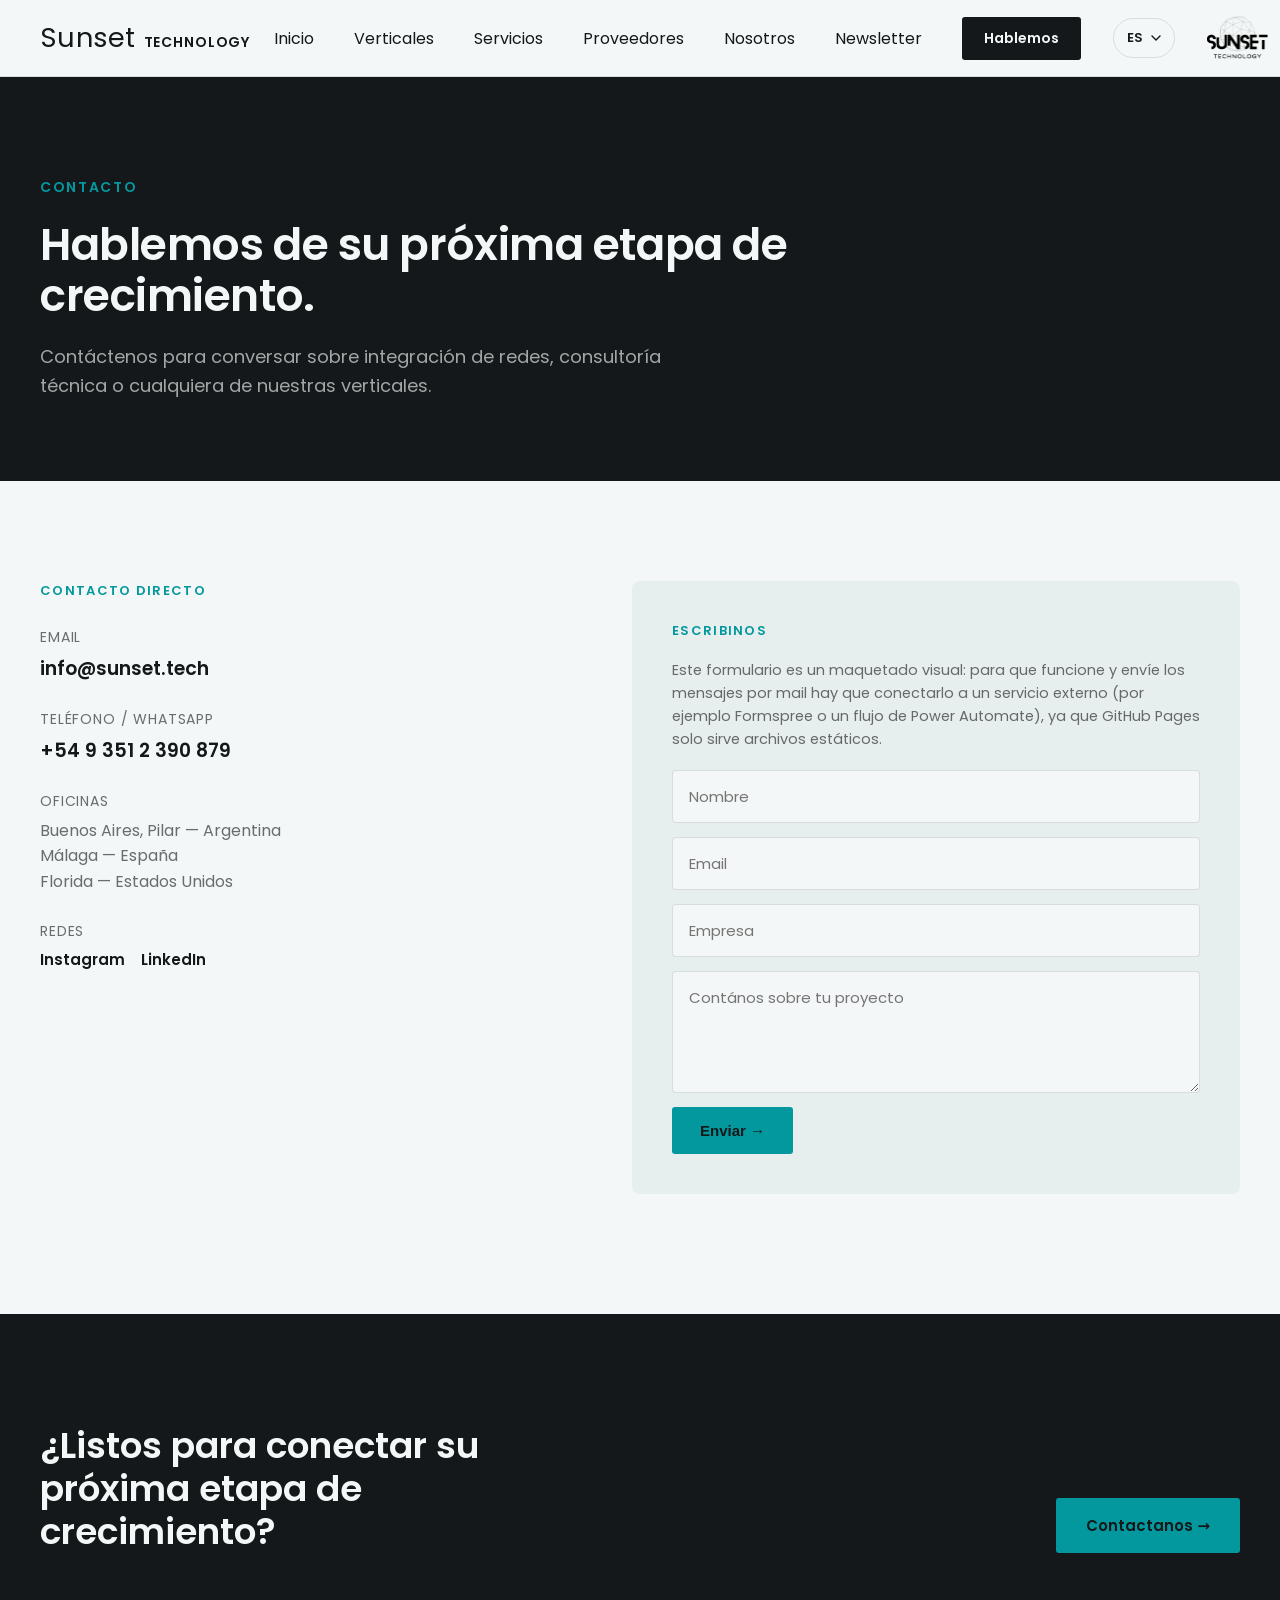
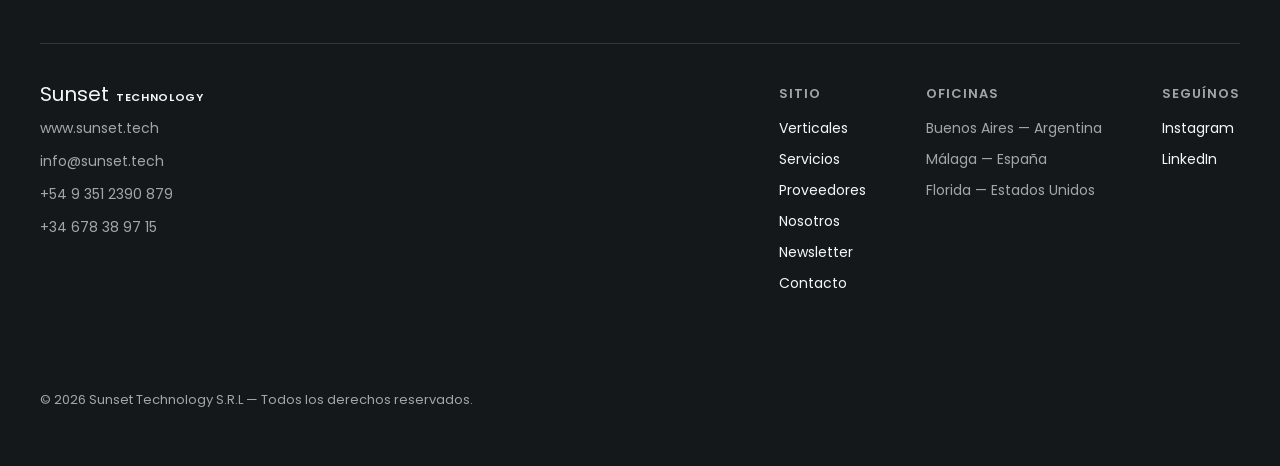
==== contacto.html @ e7700ff6 "Sitio inicial de Sunset Technology (migracion desde Canva)" ====
<!DOCTYPE html>

<html lang="es">
<head>
<meta charset="utf-8"/>
<meta content="width=device-width, initial-scale=1" name="viewport"/>
<title>Contacto — Sunset Technology</title>
<meta content="Contáctenos para conversar sobre integración de redes, consultoría técnica o nuestras verticales." name="description"/>
<link href="[data-uri]" rel="icon"/>
<link href="https://fonts.googleapis.com" rel="preconnect"/>
<link href="https://fonts.googleapis.com/css2?family=Poppins:wght@400;500;600;700&amp;display=swap" rel="stylesheet"/>
<style>
@font-face{
  font-family:'Blanka';
  font-style:normal;
  font-weight:400;
  font-display:swap;
  src:url('https://fonts.cdnfonts.com/s/18915/Blanka-Regular.woff') format('woff');
}
:root{
  --ink:#14181A;
  --ink-soft:#1D2426;
  --ink-line: rgba(244,247,247,0.14);
  --paper:#F4F7F7;
  --paper-soft:#E7EEEE;
  --paper-line: rgba(20,24,26,0.12);
  --text-on-paper:#14181A;
  --text-muted-on-paper: rgba(20,24,26,0.62);
  --text-on-ink:#F4F7F7;
  --text-muted-on-ink: rgba(244,247,247,0.64);
  --accent:#03989E;
  --accent-2:#FFBC00;
  --accent-2-tint: rgba(255,188,0,0.16);
  --accent-tint: rgba(3,152,158,0.13);
  --font-display: 'Poppins', system-ui, sans-serif;
  --font-body: 'Poppins', system-ui, sans-serif;
  --font-brand: 'Blanka', 'Poppins', sans-serif;
}
*{ box-sizing:border-box; }
body{ margin:0; background:var(--paper); font-family:var(--font-body); color:var(--text-on-paper); }
h1,h2,h3{ font-family:var(--font-display); }
a{ color:inherit; text-decoration:none; }
img{ display:block; max-width:100%; }
.wrap{ width:100%; display:flex; justify-content:center; }
.container{ width:100%; max-width:1280px; padding:0 40px; box-sizing:border-box; }
.link-u{ position:relative; transition:opacity .15s; }
.link-u:hover{ opacity:0.7; }
.cta{ transition:transform .2s ease, opacity .2s ease; display:inline-block; }
.cta:hover{ opacity:0.9; transform:translateY(-1px); }
.op-name{ display:inline-block; white-space:nowrap; color:var(--text-muted-on-paper); opacity:0.55; filter:grayscale(1); transform:scale(1); transition:opacity .35s ease, color .35s ease, filter .35s ease, transform .35s ease; }
.op-name.active{ color:var(--accent); opacity:1; filter:grayscale(0); transform:scale(1.06); }

.navbar{ border-bottom:1px solid var(--paper-line); background:var(--paper); position:sticky; top:0; z-index:20; }
.nav-links{ display:flex; align-items:center; gap:40px; }
.cta-dark{ font-size:14px; font-weight:600; background:var(--ink); color:var(--paper); padding:11px 22px; border-radius:3px; }

.lang-switch{ position:relative; flex:0 0 auto; }
.lang-switch-btn{ display:flex; align-items:center; gap:7px; font-family:var(--font-body); font-size:13px; font-weight:600; letter-spacing:0.03em; padding:9px 13px; border:1px solid var(--paper-line); border-radius:20px; background:transparent; cursor:pointer; color:var(--text-on-paper); }
.lang-switch-btn:hover{ background:var(--paper-soft); }
.lang-switch-menu{ position:absolute; top:calc(100% + 8px); right:0; background:var(--paper); border:1px solid var(--paper-line); border-radius:8px; box-shadow:0 10px 28px rgba(0,0,0,.14); overflow:hidden; min-width:130px; display:none; z-index:30; }
.lang-switch.open .lang-switch-menu{ display:block; }
.lang-switch-menu button{ display:block; width:100%; text-align:left; padding:10px 16px; font-size:13.5px; font-family:var(--font-body); background:none; border:none; cursor:pointer; color:var(--text-on-paper); }
.lang-switch-menu button:hover{ background:var(--paper-soft); }
.lang-switch-menu button.active{ color:var(--accent); font-weight:600; }

@keyframes fadeInUp{ from{opacity:0; transform:translateY(20px);} to{opacity:1; transform:translateY(0);} }
.hero-in{ opacity:0; animation:fadeInUp .8s cubic-bezier(.2,.7,.3,1) forwards; }

@keyframes pulseDot{ 0%,100%{opacity:.4; transform:scale(1);} 50%{opacity:1; transform:scale(1.25);} }
.pulse{ animation:pulseDot 2.4s ease-in-out infinite; transform-origin:center; }

@keyframes floatSlow{ 0%,100%{ transform:translateY(0); } 50%{ transform:translateY(-10px); } }
.float{ animation:floatSlow 5s ease-in-out infinite; }

@keyframes marquee{ from{ transform:translateX(0); } to{ transform:translateX(-50%); } }
.marquee-track{ display:flex; align-items:center; gap:64px; width:max-content; animation:marquee 26s linear infinite; }
.marquee-track:hover, .logo-track:hover{ animation-play-state:paused; }

@keyframes marqueeLogos{ from{ transform:translateX(0); } to{ transform:translateX(-50%); } }
.logo-track{ display:flex; align-items:center; gap:28px; width:max-content; animation:marqueeLogos 34s linear infinite; }
.logo-tile{ background:var(--paper); border:1px solid var(--paper-line); border-radius:8px; height:84px; width:168px; display:flex; align-items:center; justify-content:center; padding:16px 22px; flex:0 0 auto; }
.logo-tile img{ max-width:100%; max-height:100%; object-fit:contain; filter:grayscale(1) opacity(0.65); transition:filter .25s ease; }
.logo-tile:hover img{ filter:grayscale(0) opacity(1); }

@keyframes flowDash{ to{ stroke-dashoffset:-48; } }
.flow-line{ stroke-dasharray:5 11; animation:flowDash 1.6s linear infinite; }
.solid-line{ stroke-linecap:round; }

@keyframes drawLine{ to{ stroke-dashoffset:0; } }
.draw-line{ stroke-linecap:round; stroke-dasharray:100; stroke-dashoffset:100; animation:drawLine 1.3s cubic-bezier(.3,.7,.4,1) forwards; }

@keyframes driftBg{ 0%,100%{ transform:translate(0,0); } 50%{ transform:translate(-18px,10px); } }
.bg-drift{ animation:driftBg 9s ease-in-out infinite; }

@keyframes globeZoom{ 0%,100%{ transform:scale(1); } 50%{ transform:scale(1.09); } }
.globe-zoom{ animation:globeZoom 22s ease-in-out infinite; }

.seq-group{ opacity:0; transition:opacity 1.1s ease; }
.reveal.is-visible .seq-group.seq-1{ opacity:1; transition-delay:.3s; }
.reveal.is-visible .seq-group.seq-2{ opacity:1; transition-delay:2.3s; }
.reveal.is-visible .seq-group.seq-3{ opacity:1; transition-delay:4.3s; }

.reveal{ opacity:0; transform:translateY(26px); transition:opacity .7s ease, transform .7s ease; }
.reveal.is-visible{ opacity:1; transform:translateY(0); }

.card{ transition:transform .25s ease, box-shadow .25s ease, border-color .25s ease; }
.card:hover{ transform:translateY(-6px); box-shadow:0 16px 32px rgba(18,24,31,0.10); border-color:rgba(18,24,31,0.26); }

.kw-cloud{ container-type:inline-size; }
.kw-word{ position:absolute; transform:translate(-50%,-50%) rotate(var(--r,0deg)); transform-origin:center; font-family:var(--font-display); white-space:nowrap; line-height:1; cursor:default; transition:transform .25s ease, opacity .25s ease; }
.kw-word:hover{ transform:translate(-50%,-50%) rotate(var(--r,0deg)) scale(1.12); opacity:.82; }

.rol-card{ cursor:pointer; }
.rol-card-toggle{ display:inline-flex; align-items:center; gap:7px; font-size:13px; font-weight:600; color:var(--accent); }
.rol-card-toggle svg{ flex:0 0 auto; }

.rol-modal-overlay{ position:fixed; inset:0; background:rgba(10,14,15,0.72); backdrop-filter:blur(2px); -webkit-backdrop-filter:blur(2px); display:flex; align-items:center; justify-content:center; padding:24px; z-index:100; opacity:0; visibility:hidden; transition:opacity .25s ease, visibility 0s linear .25s; }
.rol-modal-overlay.open{ opacity:1; visibility:visible; transition:opacity .25s ease; }
.rol-modal{ background:var(--ink-soft); border:1px solid var(--ink-line); border-radius:10px; max-width:520px; width:100%; max-height:80vh; overflow-y:auto; padding:42px 38px; position:relative; transform:translateY(14px) scale(.98); transition:transform .3s ease; }
.rol-modal-overlay.open .rol-modal{ transform:translateY(0) scale(1); }
.rol-modal-close{ position:absolute; top:16px; right:16px; width:32px; height:32px; border-radius:50%; border:1px solid var(--ink-line); background:transparent; color:var(--text-on-ink); display:flex; align-items:center; justify-content:center; cursor:pointer; transition:background .2s ease; padding:0; }
.rol-modal-close:hover{ background:rgba(244,247,247,0.08); }
.rol-modal-title{ font-family:var(--font-display); font-weight:600; font-size:22px; color:var(--text-on-ink); margin-bottom:16px; padding-right:30px; }
.rol-modal-body{ font-size:15.5px; line-height:1.7; color:var(--text-muted-on-ink); margin:0; }

.icon-badge{ transition:transform .25s ease; }
.card:hover .icon-badge{ transform:scale(1.08); }

.logo-mark{ height:26px; width:auto; display:block; }
.logo-mark.on-dark{ filter:invert(1) brightness(1.5); }

.grid-3{ display:grid; grid-template-columns:repeat(3, minmax(0,1fr)); gap:24px; }
.grid-2{ display:grid; grid-template-columns:repeat(2, minmax(0,1fr)); gap:1px; background:var(--paper-line); border:1px solid var(--paper-line); }
.grid-3-flush{ display:grid; grid-template-columns:repeat(3, minmax(0,1fr)); gap:1px; background:var(--ink-line); border:1px solid var(--ink-line); }

@media (max-width: 860px){
  .nav-links a:not(.cta){ display:none; }
  .grid-3, .grid-3-flush{ grid-template-columns:1fr !important; }
  .grid-2{ grid-template-columns:1fr !important; }
  h1{ font-size:36px !important; }
  .hero-illustration{ display:none; }
  .quienes-somos-flex{ flex-direction:column !important; }
}

</style>
</head>
<body>
<div class="wrap navbar">
<div class="container" style="padding-top:16px; padding-bottom:16px; display:flex; align-items:center; justify-content:space-between; gap:24px;">
<div class="brand-wordmark" style="display:flex; align-items:baseline; gap:8px;">
<span style="font-family:var(--font-brand); font-size:27px; line-height:1; letter-spacing:0.01em; color:var(--text-on-paper);">Sunset</span>
<span style="font-family:var(--font-display); font-weight:600; font-size:14px; letter-spacing:0.06em; text-transform:uppercase; color:var(--text-on-paper);">Technology</span>
</div>
<div style="display:flex; align-items:center; gap:32px;">
<nav class="nav-links">
<a class="link-u" href="index.html"><span data-i18n="t1">Inicio</span></a>
<a class="link-u" href="verticales.html"><span data-i18n="t2">Verticales</span></a>
<a class="link-u" href="servicios.html"><span data-i18n="t3">Servicios</span></a>
<a class="link-u" href="proveedores.html"><span data-i18n="t4">Proveedores</span></a>
<a class="link-u" href="nosotros.html"><span data-i18n="t5">Nosotros</span></a>
<a class="link-u" href="newsletter.html"><span data-i18n="t6">Newsletter</span></a>
<a class="cta cta-dark" href="contacto.html"><span data-i18n="t7">Hablemos</span></a>
</nav>
<div class="lang-switch">
<button aria-expanded="false" aria-haspopup="true" class="lang-switch-btn" type="button">
<span class="lang-switch-current"><span data-i18n="t8">ES</span></span>
<svg fill="none" height="6" viewbox="0 0 10 6" width="10"><path d="M1 1l4 4 4-4" stroke="currentColor" stroke-linecap="round" stroke-linejoin="round" stroke-width="1.4"></path></svg>
</button>
<div class="lang-switch-menu">
<button data-lang="es" type="button"><span data-i18n="t9">Español</span></button>
<button data-lang="en" type="button"><span data-i18n="t10">English</span></button>
<button data-lang="it" type="button"><span data-i18n="t11">Italiano</span></button>
</div>
</div>
<a href="index.html" style="display:flex; align-items:center; flex:0 0 auto;">
<img alt="Sunset Technology" class="logo-mark" src="[data-uri]" style="height:44px; width:auto;"/>
</a>
</div>
</div>
</div>
<div class="wrap" style="background:var(--ink); color:var(--text-on-ink); position:relative; overflow:hidden;">
<div class="container" style="padding-top:100px; padding-bottom:80px; display:flex; flex-direction:column; gap:22px; position:relative; z-index:1;">
<div class="hero-in" style="font-size:14px; font-weight:600; letter-spacing:0.12em; text-transform:uppercase; color:var(--accent);"><span data-i18n="t12">Contacto</span></div>
<h1 class="hero-in" style="animation-delay:.1s; margin:0; font-family:var(--font-display); font-weight:600; font-size:44px; line-height:1.15; letter-spacing:-0.01em; max-width:760px;"><span data-i18n="t13">Hablemos de su próxima etapa de crecimiento.</span></h1>
<div class="hero-in" style="animation-delay:.2s;"><p style="margin:0; font-size:18px; line-height:1.6; color:var(--text-muted-on-ink); max-width:640px;"><span data-i18n="t14">Contáctenos para conversar sobre integración de redes, consultoría técnica o cualquiera de nuestras verticales.</span></p></div>
</div>
</div>
<div class="wrap" style="background:var(--paper);">
<div class="container" style="padding-top:100px; padding-bottom:120px; display:flex; gap:64px; flex-wrap:wrap;">
<div class="reveal" style="flex:1 1 340px; display:flex; flex-direction:column; gap:26px;">
<div style="font-size:13px; font-weight:600; letter-spacing:0.1em; text-transform:uppercase; color:var(--accent);"><span data-i18n="t15">Contacto directo</span></div>
<div style="display:flex; flex-direction:column; gap:6px;">
<div style="font-size:14px; color:var(--text-muted-on-paper); text-transform:uppercase; letter-spacing:.06em;"><span data-i18n="t16">Email</span></div>
<a class="link-u" href="mailto:info@sunset.tech" style="font-size:19px; font-weight:600;"><span data-i18n="t17">info@sunset.tech</span></a>
</div>
<div style="display:flex; flex-direction:column; gap:6px;">
<div style="font-size:14px; color:var(--text-muted-on-paper); text-transform:uppercase; letter-spacing:.06em;"><span data-i18n="t18">Teléfono / WhatsApp</span></div>
<a class="link-u" href="https://wa.me/5493512390879" style="font-size:19px; font-weight:600;"><span data-i18n="t19">+54 9 351 2 390 879</span></a>
</div>
<div style="display:flex; flex-direction:column; gap:6px;">
<div style="font-size:14px; color:var(--text-muted-on-paper); text-transform:uppercase; letter-spacing:.06em;"><span data-i18n="t20">Oficinas</span></div>
<div style="font-size:16px; line-height:1.6; color:var(--text-muted-on-paper);"><span data-i18n="t21">Buenos Aires, Pilar — Argentina</span><br/><span data-i18n="t22">Málaga — España</span><br/><span data-i18n="t23">Florida — Estados Unidos</span></div>
</div>
<div style="display:flex; flex-direction:column; gap:6px;">
<div style="font-size:14px; color:var(--text-muted-on-paper); text-transform:uppercase; letter-spacing:.06em;"><span data-i18n="t24">Redes</span></div>
<div style="display:flex; gap:16px;">
<a class="link-u" href="https://www.instagram.com/sunset.technology" style="font-size:15px; font-weight:600;"><span data-i18n="t25">Instagram</span></a>
<a class="link-u" href="https://www.linkedin.com/company/sunset-technology" style="font-size:15px; font-weight:600;"><span data-i18n="t26">LinkedIn</span></a>
</div>
</div>
</div>
<div class="reveal" style="flex:1 1 420px; background:var(--paper-soft); border-radius:8px; padding:40px; display:flex; flex-direction:column; gap:18px;">
<div style="font-size:13px; font-weight:600; letter-spacing:0.1em; text-transform:uppercase; color:var(--accent);"><span data-i18n="t27">Escribinos</span></div>
<p style="margin:0; font-size:14.5px; line-height:1.6; color:var(--text-muted-on-paper);"><span data-i18n="t28">Este formulario es un maquetado visual: para que funcione y envíe los mensajes por mail hay que conectarlo a un servicio externo (por ejemplo Formspree o un flujo de Power Automate), ya que GitHub Pages solo sirve archivos estáticos.</span></p>
<form onsubmit="return false;" style="display:flex; flex-direction:column; gap:14px;">
<input data-i18n-attr="placeholder:t51" placeholder="Nombre" style="padding:14px 16px; border-radius:4px; border:1px solid var(--paper-line); font-family:var(--font-body); font-size:15px; background:var(--paper);" type="text"/>
<input data-i18n-attr="placeholder:t52" placeholder="Email" style="padding:14px 16px; border-radius:4px; border:1px solid var(--paper-line); font-family:var(--font-body); font-size:15px; background:var(--paper);" type="email"/>
<input data-i18n-attr="placeholder:t53" placeholder="Empresa" style="padding:14px 16px; border-radius:4px; border:1px solid var(--paper-line); font-family:var(--font-body); font-size:15px; background:var(--paper);" type="text"/>
<textarea data-i18n-attr="placeholder:t54" placeholder="Contános sobre tu proyecto" rows="4" style="padding:14px 16px; border-radius:4px; border:1px solid var(--paper-line); font-family:var(--font-body); font-size:15px; background:var(--paper); resize:vertical;"></textarea>
<button class="cta" style="background:var(--accent); color:var(--ink); font-weight:600; font-size:15px; padding:15px 28px; border-radius:3px; border:none; cursor:pointer; align-self:flex-start;" type="submit"><span data-i18n="t29">Enviar →</span></button>
</form>
</div>
</div>
</div>
<div class="wrap" style="background:var(--ink); color:var(--text-on-ink);">
<div class="container" style="padding-top:110px; padding-bottom:56px; display:flex; flex-direction:column; gap:90px;">
<div class="reveal" style="display:flex; align-items:flex-end; justify-content:space-between; flex-wrap:wrap; gap:30px;">
<h2 style="margin:0; font-family:var(--font-display); font-weight:600; font-size:36px; line-height:1.2; max-width:560px;"><span data-i18n="t30">¿Listos para conectar su próxima etapa de crecimiento?</span></h2>
<a class="cta" href="contacto.html" style="background:var(--accent); color:var(--ink); font-weight:600; font-size:15px; padding:16px 30px; border-radius:3px; white-space:nowrap;"><span data-i18n="t31">Contactanos →</span></a>
</div>
<div style="display:flex; justify-content:space-between; gap:40px; flex-wrap:wrap; padding-top:40px; border-top:1px solid var(--ink-line);">
<div style="display:flex; flex-direction:column; gap:12px;">
<div class="brand-wordmark" style="display:flex; align-items:baseline; gap:7px;">
<span style="font-family:var(--font-brand); font-size:20px; line-height:1;">Sunset</span>
<span style="font-family:var(--font-display); font-weight:600; font-size:11px; letter-spacing:0.06em; text-transform:uppercase;">Technology</span>
</div>
<a class="link-u" href="https://www.sunset.tech" style="font-size:14px; color:var(--text-muted-on-ink);"><span data-i18n="t32">www.sunset.tech</span></a>
<a class="link-u" href="mailto:info@sunset.tech" style="font-size:14px; color:var(--text-muted-on-ink);"><span data-i18n="t33">info@sunset.tech</span></a>
<a class="link-u" href="https://wa.me/5493512390879" style="font-size:14px; color:var(--text-muted-on-ink); font-variant-numeric:tabular-nums;"><span data-i18n="t34">+54 9 351 2390 879</span></a>
<a class="link-u" href="https://wa.me/34678389715" style="font-size:14px; color:var(--text-muted-on-ink); font-variant-numeric:tabular-nums;"><span data-i18n="t35">+34 678 38 97 15</span></a>
</div>
<div style="display:flex; gap:60px; flex-wrap:wrap;">
<div style="display:flex; flex-direction:column; gap:10px;">
<div style="font-size:13px; font-weight:600; letter-spacing:0.08em; text-transform:uppercase; color:var(--text-muted-on-ink); margin-bottom:4px;"><span data-i18n="t36">Sitio</span></div>
<a class="link-u" href="verticales.html" style="font-size:14px;"><span data-i18n="t37">Verticales</span></a>
<a class="link-u" href="servicios.html" style="font-size:14px;"><span data-i18n="t38">Servicios</span></a>
<a class="link-u" href="proveedores.html" style="font-size:14px;"><span data-i18n="t39">Proveedores</span></a>
<a class="link-u" href="nosotros.html" style="font-size:14px;"><span data-i18n="t40">Nosotros</span></a>
<a class="link-u" href="newsletter.html" style="font-size:14px;"><span data-i18n="t41">Newsletter</span></a>
<a class="link-u" href="contacto.html" style="font-size:14px;"><span data-i18n="t42">Contacto</span></a>
</div>
<div style="display:flex; flex-direction:column; gap:10px;">
<div style="font-size:13px; font-weight:600; letter-spacing:0.08em; text-transform:uppercase; color:var(--text-muted-on-ink); margin-bottom:4px;"><span data-i18n="t43">Oficinas</span></div>
<div style="font-size:14px; color:var(--text-muted-on-ink);"><span data-i18n="t44">Buenos Aires — Argentina</span></div>
<div style="font-size:14px; color:var(--text-muted-on-ink);"><span data-i18n="t45">Málaga — España</span></div>
<div style="font-size:14px; color:var(--text-muted-on-ink);"><span data-i18n="t46">Florida — Estados Unidos</span></div>
</div>
<div style="display:flex; flex-direction:column; gap:10px;">
<div style="font-size:13px; font-weight:600; letter-spacing:0.08em; text-transform:uppercase; color:var(--text-muted-on-ink); margin-bottom:4px;"><span data-i18n="t47">Seguínos</span></div>
<a class="link-u" href="https://www.instagram.com/sunset.technology" style="font-size:14px;"><span data-i18n="t48">Instagram</span></a>
<a class="link-u" href="https://www.linkedin.com/company/sunset-technology" style="font-size:14px;"><span data-i18n="t49">LinkedIn</span></a>
</div>
</div>
</div>
<div style="font-size:13px; color:var(--text-muted-on-ink); padding-top:6px;"><span data-i18n="t50">© 2026 Sunset Technology S.R.L — Todos los derechos reservados.</span></div>
</div>
</div>
<script>window.__I18N__ = {"__title__": {"es": "Contacto — Sunset Technology", "en": "Contact — Sunset Technology", "it": "Contatti — Sunset Technology"}, "__meta_desc__": {"es": "Contáctenos para conversar sobre integración de redes, consultoría técnica o nuestras verticales.", "en": "Contact us to talk about network integration, technical consulting or our verticals.", "it": "Contattaci per parlare di integrazione di reti, consulenza tecnica o le nostre verticali."}, "t1": {"es": "Inicio", "en": "Home", "it": "Home"}, "t2": {"es": "Verticales", "en": "Verticals", "it": "Verticali"}, "t3": {"es": "Servicios", "en": "Services", "it": "Servizi"}, "t4": {"es": "Proveedores", "en": "Partners", "it": "Fornitori"}, "t5": {"es": "Nosotros", "en": "About us", "it": "Chi siamo"}, "t6": {"es": "Newsletter", "en": "Newsletter", "it": "Newsletter"}, "t7": {"es": "Hablemos", "en": "Let's talk", "it": "Parliamone"}, "t8": {"es": "ES", "en": "ES", "it": "ES"}, "t9": {"es": "Español", "en": "Español", "it": "Español"}, "t10": {"es": "English", "en": "English", "it": "English"}, "t11": {"es": "Italiano", "en": "Italiano", "it": "Italiano"}, "t12": {"es": "Contacto", "en": "Contact", "it": "Contatti"}, "t13": {"es": "Hablemos de su próxima etapa de crecimiento.", "en": "Let's talk about your next stage of growth.", "it": "Parliamo della vostra prossima fase di crescita."}, "t14": {"es": "Contáctenos para conversar sobre integración de redes, consultoría técnica o cualquiera de nuestras verticales.", "en": "Contact us to talk about network integration, technical consulting or any of our verticals.", "it": "Contattaci per parlare di integrazione di reti, consulenza tecnica o una delle nostre verticali."}, "t15": {"es": "Contacto directo", "en": "Direct contact", "it": "Contatto diretto"}, "t16": {"es": "Email", "en": "Email", "it": "Email"}, "t17": {"es": "info@sunset.tech", "en": "info@sunset.tech", "it": "info@sunset.tech"}, "t18": {"es": "Teléfono / WhatsApp", "en": "Phone / WhatsApp", "it": "Telefono / WhatsApp"}, "t19": {"es": "+54 9 351 2 390 879", "en": "+54 9 351 2 390 879", "it": "+54 9 351 2 390 879"}, "t20": {"es": "Oficinas", "en": "Offices", "it": "Uffici"}, "t21": {"es": "Buenos Aires, Pilar — Argentina", "en": "Buenos Aires, Pilar — Argentina", "it": "Buenos Aires, Pilar — Argentina"}, "t22": {"es": "Málaga — España", "en": "Málaga — Spain", "it": "Málaga — Spagna"}, "t23": {"es": "Florida — Estados Unidos", "en": "Florida — United States", "it": "Florida — Stati Uniti"}, "t24": {"es": "Redes", "en": "Social media", "it": "Social"}, "t25": {"es": "Instagram", "en": "Instagram", "it": "Instagram"}, "t26": {"es": "LinkedIn", "en": "LinkedIn", "it": "LinkedIn"}, "t27": {"es": "Escribinos", "en": "Write to us", "it": "Scrivici"}, "t28": {"es": "Este formulario es un maquetado visual: para que funcione y envíe los mensajes por mail hay que conectarlo a un servicio externo (por ejemplo Formspree o un flujo de Power Automate), ya que GitHub Pages solo sirve archivos estáticos.", "en": "This form is a visual mockup: to make it work and send messages by email it needs to be connected to an external service (for example Formspree or a Power Automate flow), since GitHub Pages only serves static files.", "it": "Questo modulo è un layout visivo: per farlo funzionare e inviare i messaggi via email è necessario collegarlo a un servizio esterno (ad esempio Formspree o un flusso di Power Automate), poiché GitHub Pages serve solo file statici."}, "t29": {"es": "Enviar →", "en": "Send →", "it": "Invia →"}, "t30": {"es": "¿Listos para conectar su próxima etapa de crecimiento?", "en": "Ready to connect your next stage of growth?", "it": "Pronti a collegare la vostra prossima fase di crescita?"}, "t31": {"es": "Contactanos →", "en": "Contact us →", "it": "Contattaci →"}, "t32": {"es": "www.sunset.tech", "en": "www.sunset.tech", "it": "www.sunset.tech"}, "t33": {"es": "info@sunset.tech", "en": "info@sunset.tech", "it": "info@sunset.tech"}, "t34": {"es": "+54 9 351 2390 879", "en": "+54 9 351 2390 879", "it": "+54 9 351 2390 879"}, "t35": {"es": "+34 678 38 97 15", "en": "+34 678 38 97 15", "it": "+34 678 38 97 15"}, "t36": {"es": "Sitio", "en": "Site", "it": "Sito"}, "t37": {"es": "Verticales", "en": "Verticals", "it": "Verticali"}, "t38": {"es": "Servicios", "en": "Services", "it": "Servizi"}, "t39": {"es": "Proveedores", "en": "Partners", "it": "Fornitori"}, "t40": {"es": "Nosotros", "en": "About us", "it": "Chi siamo"}, "t41": {"es": "Newsletter", "en": "Newsletter", "it": "Newsletter"}, "t42": {"es": "Contacto", "en": "Contact", "it": "Contatti"}, "t43": {"es": "Oficinas", "en": "Offices", "it": "Uffici"}, "t44": {"es": "Buenos Aires — Argentina", "en": "Buenos Aires — Argentina", "it": "Buenos Aires — Argentina"}, "t45": {"es": "Málaga — España", "en": "Málaga — Spain", "it": "Málaga — Spagna"}, "t46": {"es": "Florida — Estados Unidos", "en": "Florida — United States", "it": "Florida — Stati Uniti"}, "t47": {"es": "Seguínos", "en": "Follow us", "it": "Seguici"}, "t48": {"es": "Instagram", "en": "Instagram", "it": "Instagram"}, "t49": {"es": "LinkedIn", "en": "LinkedIn", "it": "LinkedIn"}, "t50": {"es": "© 2026 Sunset Technology S.R.L — Todos los derechos reservados.", "en": "© 2026 Sunset Technology S.R.L — All rights reserved.", "it": "© 2026 Sunset Technology S.R.L — Tutti i diritti riservati."}, "t51": {"es": "Nombre", "en": "Name", "it": "Nome"}, "t52": {"es": "Email", "en": "Email", "it": "Email"}, "t53": {"es": "Empresa", "en": "Company", "it": "Azienda"}, "t54": {"es": "Contános sobre tu proyecto", "en": "Tell us about your project", "it": "Raccontaci il tuo progetto"}};</script>
<script>
(function () {
  try {
    var els = document.querySelectorAll('.reveal');
    var io = new IntersectionObserver(function (entries) {
      entries.forEach(function (entry) {
        if (entry.isIntersecting) {
          entry.target.classList.add('is-visible');
          io.unobserve(entry.target);
        }
      });
    }, { threshold: 0.12 });
    els.forEach(function (el) { io.observe(el); });
  } catch (e) {}
})();

// ---------------------------------------------------------------------------
// Language switcher (ES / EN / IT). Translations for the current page are
// embedded per-page as window.__I18N__ = { "<id>": {es,en,it}, ... }.
// ---------------------------------------------------------------------------
(function () {
  try {
    var LANGS = ['es', 'en', 'it'];
    var stored = null;
    try { stored = localStorage.getItem('sunset_lang'); } catch (e) {}
    var lang = (stored && LANGS.indexOf(stored) !== -1) ? stored : 'es';

    function applyLang(l) {
      lang = l;
      try { localStorage.setItem('sunset_lang', l); } catch (e) {}
      document.documentElement.lang = l;
      var data = window.__I18N__ || {};

      var titleEntry = data.__title__;
      if (titleEntry && titleEntry[l] != null) { document.title = titleEntry[l]; }
      var descEntry = data.__meta_desc__;
      if (descEntry && descEntry[l] != null) {
        var metaDesc = document.querySelector('meta[name="description"]');
        if (metaDesc) { metaDesc.setAttribute('content', descEntry[l]); }
      }

      var nodes = document.querySelectorAll('[data-i18n]');
      for (var i = 0; i < nodes.length; i++) {
        var el = nodes[i];
        var key = el.getAttribute('data-i18n');
        var entry = data[key];
        if (entry && entry[l] != null) { el.innerHTML = entry[l]; }
      }

      var attrNodes = document.querySelectorAll('[data-i18n-attr]');
      for (var j = 0; j < attrNodes.length; j++) {
        var an = attrNodes[j];
        var specs = an.getAttribute('data-i18n-attr').split(',');
        for (var s = 0; s < specs.length; s++) {
          var spec = specs[s].split(':');
          var attrEntry = data[spec[1]];
          if (attrEntry && attrEntry[l] != null) { an.setAttribute(spec[0], attrEntry[l]); }
        }
      }

      var btns = document.querySelectorAll('.lang-switch-menu button');
      for (var k = 0; k < btns.length; k++) {
        btns[k].classList.toggle('active', btns[k].getAttribute('data-lang') === l);
      }
      var label = document.querySelector('.lang-switch-current');
      if (label) { label.textContent = l.toUpperCase(); }
    }

    document.addEventListener('DOMContentLoaded', function () {
      applyLang(lang);
      var sw = document.querySelector('.lang-switch');
      if (!sw) { return; }
      var btn = sw.querySelector('.lang-switch-btn');
      btn.addEventListener('click', function (e) {
        e.stopPropagation();
        sw.classList.toggle('open');
      });
      var menuBtns = sw.querySelectorAll('.lang-switch-menu button');
      for (var i = 0; i < menuBtns.length; i++) {
        menuBtns[i].addEventListener('click', function (ev) {
          applyLang(ev.currentTarget.getAttribute('data-lang'));
          sw.classList.remove('open');
        });
      }
      document.addEventListener('click', function () { sw.classList.remove('open'); });
    });
  } catch (e) {}
})();

// ---------------------------------------------------------------------------
// "Presencia" map video: starts playing (from the beginning, so the visitor
// sees the full rotate-in + sequential Florida/Buenos Aires/Malaga reveal)
// only once it actually scrolls into view, instead of autoplaying while
// off-screen and looping past the interesting part before anyone sees it.
// ---------------------------------------------------------------------------
(function () {
  try {
    var vid = document.getElementById('presencia-video');
    if (!vid) { return; }
    var started = false;
    var io = new IntersectionObserver(function (entries) {
      entries.forEach(function (entry) {
        if (entry.isIntersecting && !started) {
          started = true;
          try { vid.currentTime = 0; } catch (e) {}
          var p = vid.play();
          if (p && p.catch) { p.catch(function () {}); }
          io.unobserve(entry.target);
        }
      });
    }, { threshold: 0.3 });
    io.observe(vid);
  } catch (e) {}
})();

// ---------------------------------------------------------------------------
// "Nuestro rol como integrador de sistemas" cards: clicking one opens a
// popup modal with the card's full explanatory text, in addition to the
// existing hover lift.
// ---------------------------------------------------------------------------
(function () {
  try {
    var overlay = document.getElementById('rol-modal-overlay');
    if (!overlay) { return; }
    var titleEl = document.getElementById('rol-modal-title');
    var bodyEl = document.getElementById('rol-modal-body');
    var closeBtn = document.getElementById('rol-modal-close');

    function openModal(title, detail) {
      titleEl.textContent = title || '';
      bodyEl.textContent = detail || '';
      overlay.classList.add('open');
    }
    function closeModal() {
      overlay.classList.remove('open');
    }

    document.querySelectorAll('.rol-card').forEach(function (card) {
      card.addEventListener('click', function () {
        openModal(card.getAttribute('data-title'), card.getAttribute('data-detail'));
      });
    });
    if (closeBtn) { closeBtn.addEventListener('click', closeModal); }
    overlay.addEventListener('click', function (e) {
      if (e.target === overlay) { closeModal(); }
    });
    document.addEventListener('keydown', function (e) {
      if (e.key === 'Escape') { closeModal(); }
    });
  } catch (e) {}
})();

// ---------------------------------------------------------------------------
// "Con la confianza de" marquee: each operator name is dim/disabled by
// default and lights up (brand color, full opacity) for roughly a second
// as it passes through the horizontal center of the track.
// ---------------------------------------------------------------------------
(function () {
  try {
    var wrap = document.querySelector('.trust-track-wrap');
    if (!wrap) { return; }
    var names = wrap.querySelectorAll('.op-name');
    if (!names.length) { return; }
    function tick() {
      var wrapRect = wrap.getBoundingClientRect();
      var centerX = wrapRect.left + wrapRect.width / 2;
      for (var i = 0; i < names.length; i++) {
        var r = names[i].getBoundingClientRect();
        var dist = Math.abs((r.left + r.width / 2) - centerX);
        var threshold = Math.max(30, r.width / 2.2);
        names[i].classList.toggle('active', dist < threshold);
      }
      requestAnimationFrame(tick);
    }
    requestAnimationFrame(tick);
  } catch (e) {}
})();

</script>
</body>
</html>
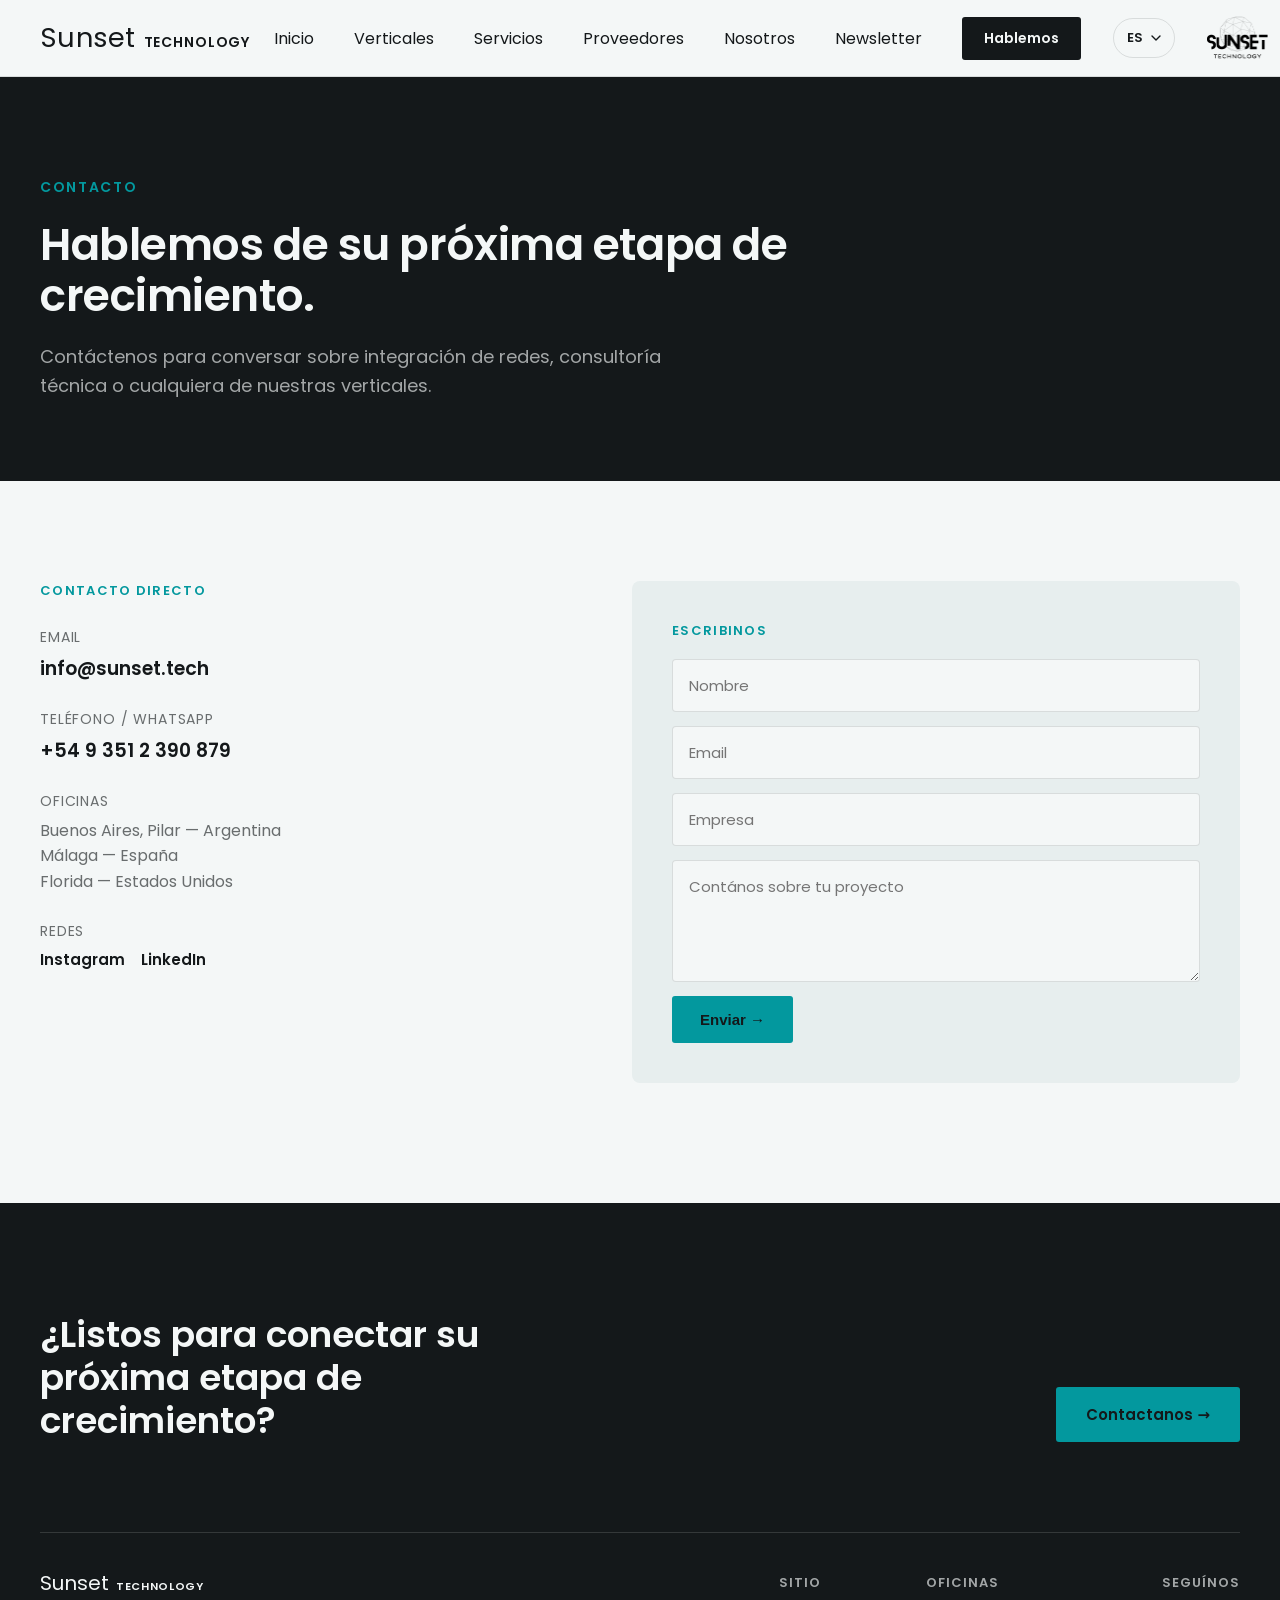
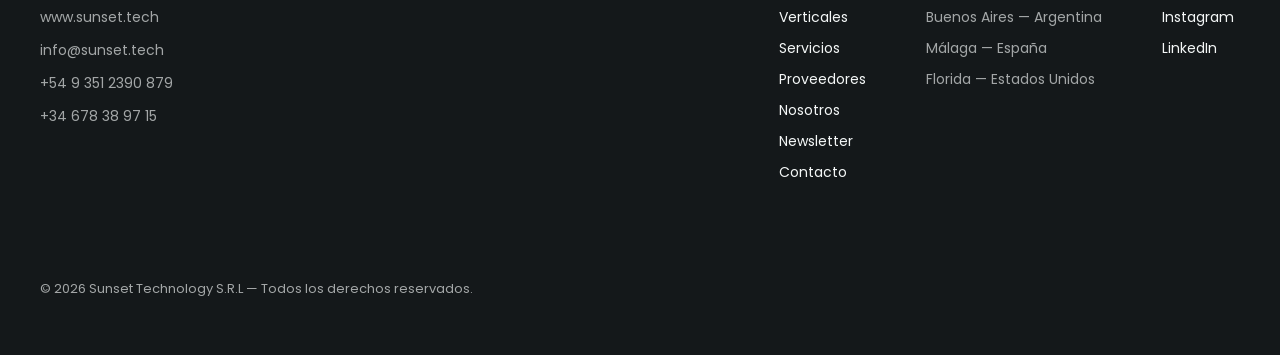
==== commit 3189f8d7: "Conectar formulario de contacto a FormSubmit (info@sunset.tech)" ====
--- a/contacto.html
+++ b/contacto.html
@@ -209,19 +209,36 @@
 </div>
 </div>
 </div>
-<div class="reveal" style="flex:1 1 420px; background:var(--paper-soft); border-radius:8px; padding:40px; display:flex; flex-direction:column; gap:18px;">
+<div class="reveal" id="contacto-form-wrap" style="flex:1 1 420px; background:var(--paper-soft); border-radius:8px; padding:40px; display:flex; flex-direction:column; gap:18px;">
 <div style="font-size:13px; font-weight:600; letter-spacing:0.1em; text-transform:uppercase; color:var(--accent);"><span data-i18n="t27">Escribinos</span></div>
-<p style="margin:0; font-size:14.5px; line-height:1.6; color:var(--text-muted-on-paper);"><span data-i18n="t28">Este formulario es un maquetado visual: para que funcione y envíe los mensajes por mail hay que conectarlo a un servicio externo (por ejemplo Formspree o un flujo de Power Automate), ya que GitHub Pages solo sirve archivos estáticos.</span></p>
-<form onsubmit="return false;" style="display:flex; flex-direction:column; gap:14px;">
-<input data-i18n-attr="placeholder:t51" placeholder="Nombre" style="padding:14px 16px; border-radius:4px; border:1px solid var(--paper-line); font-family:var(--font-body); font-size:15px; background:var(--paper);" type="text"/>
-<input data-i18n-attr="placeholder:t52" placeholder="Email" style="padding:14px 16px; border-radius:4px; border:1px solid var(--paper-line); font-family:var(--font-body); font-size:15px; background:var(--paper);" type="email"/>
-<input data-i18n-attr="placeholder:t53" placeholder="Empresa" style="padding:14px 16px; border-radius:4px; border:1px solid var(--paper-line); font-family:var(--font-body); font-size:15px; background:var(--paper);" type="text"/>
-<textarea data-i18n-attr="placeholder:t54" placeholder="Contános sobre tu proyecto" rows="4" style="padding:14px 16px; border-radius:4px; border:1px solid var(--paper-line); font-family:var(--font-body); font-size:15px; background:var(--paper); resize:vertical;"></textarea>
+<div id="contacto-ok" style="display:none; font-size:15.5px; line-height:1.6; color:var(--text-on-paper);"><span data-i18n="t28">¡Gracias! Recibimos tu mensaje y te vamos a contactar a la brevedad.</span></div>
+<form action="https://formsubmit.co/info@sunset.tech" id="contacto-form" method="POST" style="display:flex; flex-direction:column; gap:14px;">
+<input name="_subject" type="hidden" value="Nuevo mensaje desde sunset.tech"/>
+<input name="_template" type="hidden" value="table"/>
+<input name="_captcha" type="hidden" value="false"/>
+<input name="_next" type="hidden" value="https://sunset.tech/contacto.html?enviado=1"/>
+<input autocomplete="off" name="_honey" style="display:none" tabindex="-1" type="text"/>
+<input data-i18n-attr="placeholder:t51" name="Nombre" placeholder="Nombre" required="" style="padding:14px 16px; border-radius:4px; border:1px solid var(--paper-line); font-family:var(--font-body); font-size:15px; background:var(--paper);" type="text"/>
+<input data-i18n-attr="placeholder:t52" name="Email" placeholder="Email" required="" style="padding:14px 16px; border-radius:4px; border:1px solid var(--paper-line); font-family:var(--font-body); font-size:15px; background:var(--paper);" type="email"/>
+<input data-i18n-attr="placeholder:t53" name="Empresa" placeholder="Empresa" style="padding:14px 16px; border-radius:4px; border:1px solid var(--paper-line); font-family:var(--font-body); font-size:15px; background:var(--paper);" type="text"/>
+<textarea data-i18n-attr="placeholder:t54" name="Mensaje" placeholder="Contános sobre tu proyecto" required="" rows="4" style="padding:14px 16px; border-radius:4px; border:1px solid var(--paper-line); font-family:var(--font-body); font-size:15px; background:var(--paper); resize:vertical;"></textarea>
 <button class="cta" style="background:var(--accent); color:var(--ink); font-weight:600; font-size:15px; padding:15px 28px; border-radius:3px; border:none; cursor:pointer; align-self:flex-start;" type="submit"><span data-i18n="t29">Enviar →</span></button>
 </form>
 </div>
 </div>
 </div>
+<script>
+(function(){
+  try {
+    if (new URLSearchParams(window.location.search).get("enviado") === "1") {
+      var f = document.getElementById("contacto-form");
+      var ok = document.getElementById("contacto-ok");
+      if (f) f.style.display = "none";
+      if (ok) ok.style.display = "block";
+    }
+  } catch (e) {}
+})();
+</script>
 <div class="wrap" style="background:var(--ink); color:var(--text-on-ink);">
 <div class="container" style="padding-top:110px; padding-bottom:56px; display:flex; flex-direction:column; gap:90px;">
 <div class="reveal" style="display:flex; align-items:flex-end; justify-content:space-between; flex-wrap:wrap; gap:30px;">
@@ -265,7 +282,7 @@
 <div style="font-size:13px; color:var(--text-muted-on-ink); padding-top:6px;"><span data-i18n="t50">© 2026 Sunset Technology S.R.L — Todos los derechos reservados.</span></div>
 </div>
 </div>
-<script>window.__I18N__ = {"__title__": {"es": "Contacto — Sunset Technology", "en": "Contact — Sunset Technology", "it": "Contatti — Sunset Technology"}, "__meta_desc__": {"es": "Contáctenos para conversar sobre integración de redes, consultoría técnica o nuestras verticales.", "en": "Contact us to talk about network integration, technical consulting or our verticals.", "it": "Contattaci per parlare di integrazione di reti, consulenza tecnica o le nostre verticali."}, "t1": {"es": "Inicio", "en": "Home", "it": "Home"}, "t2": {"es": "Verticales", "en": "Verticals", "it": "Verticali"}, "t3": {"es": "Servicios", "en": "Services", "it": "Servizi"}, "t4": {"es": "Proveedores", "en": "Partners", "it": "Fornitori"}, "t5": {"es": "Nosotros", "en": "About us", "it": "Chi siamo"}, "t6": {"es": "Newsletter", "en": "Newsletter", "it": "Newsletter"}, "t7": {"es": "Hablemos", "en": "Let's talk", "it": "Parliamone"}, "t8": {"es": "ES", "en": "ES", "it": "ES"}, "t9": {"es": "Español", "en": "Español", "it": "Español"}, "t10": {"es": "English", "en": "English", "it": "English"}, "t11": {"es": "Italiano", "en": "Italiano", "it": "Italiano"}, "t12": {"es": "Contacto", "en": "Contact", "it": "Contatti"}, "t13": {"es": "Hablemos de su próxima etapa de crecimiento.", "en": "Let's talk about your next stage of growth.", "it": "Parliamo della vostra prossima fase di crescita."}, "t14": {"es": "Contáctenos para conversar sobre integración de redes, consultoría técnica o cualquiera de nuestras verticales.", "en": "Contact us to talk about network integration, technical consulting or any of our verticals.", "it": "Contattaci per parlare di integrazione di reti, consulenza tecnica o una delle nostre verticali."}, "t15": {"es": "Contacto directo", "en": "Direct contact", "it": "Contatto diretto"}, "t16": {"es": "Email", "en": "Email", "it": "Email"}, "t17": {"es": "info@sunset.tech", "en": "info@sunset.tech", "it": "info@sunset.tech"}, "t18": {"es": "Teléfono / WhatsApp", "en": "Phone / WhatsApp", "it": "Telefono / WhatsApp"}, "t19": {"es": "+54 9 351 2 390 879", "en": "+54 9 351 2 390 879", "it": "+54 9 351 2 390 879"}, "t20": {"es": "Oficinas", "en": "Offices", "it": "Uffici"}, "t21": {"es": "Buenos Aires, Pilar — Argentina", "en": "Buenos Aires, Pilar — Argentina", "it": "Buenos Aires, Pilar — Argentina"}, "t22": {"es": "Málaga — España", "en": "Málaga — Spain", "it": "Málaga — Spagna"}, "t23": {"es": "Florida — Estados Unidos", "en": "Florida — United States", "it": "Florida — Stati Uniti"}, "t24": {"es": "Redes", "en": "Social media", "it": "Social"}, "t25": {"es": "Instagram", "en": "Instagram", "it": "Instagram"}, "t26": {"es": "LinkedIn", "en": "LinkedIn", "it": "LinkedIn"}, "t27": {"es": "Escribinos", "en": "Write to us", "it": "Scrivici"}, "t28": {"es": "Este formulario es un maquetado visual: para que funcione y envíe los mensajes por mail hay que conectarlo a un servicio externo (por ejemplo Formspree o un flujo de Power Automate), ya que GitHub Pages solo sirve archivos estáticos.", "en": "This form is a visual mockup: to make it work and send messages by email it needs to be connected to an external service (for example Formspree or a Power Automate flow), since GitHub Pages only serves static files.", "it": "Questo modulo è un layout visivo: per farlo funzionare e inviare i messaggi via email è necessario collegarlo a un servizio esterno (ad esempio Formspree o un flusso di Power Automate), poiché GitHub Pages serve solo file statici."}, "t29": {"es": "Enviar →", "en": "Send →", "it": "Invia →"}, "t30": {"es": "¿Listos para conectar su próxima etapa de crecimiento?", "en": "Ready to connect your next stage of growth?", "it": "Pronti a collegare la vostra prossima fase di crescita?"}, "t31": {"es": "Contactanos →", "en": "Contact us →", "it": "Contattaci →"}, "t32": {"es": "www.sunset.tech", "en": "www.sunset.tech", "it": "www.sunset.tech"}, "t33": {"es": "info@sunset.tech", "en": "info@sunset.tech", "it": "info@sunset.tech"}, "t34": {"es": "+54 9 351 2390 879", "en": "+54 9 351 2390 879", "it": "+54 9 351 2390 879"}, "t35": {"es": "+34 678 38 97 15", "en": "+34 678 38 97 15", "it": "+34 678 38 97 15"}, "t36": {"es": "Sitio", "en": "Site", "it": "Sito"}, "t37": {"es": "Verticales", "en": "Verticals", "it": "Verticali"}, "t38": {"es": "Servicios", "en": "Services", "it": "Servizi"}, "t39": {"es": "Proveedores", "en": "Partners", "it": "Fornitori"}, "t40": {"es": "Nosotros", "en": "About us", "it": "Chi siamo"}, "t41": {"es": "Newsletter", "en": "Newsletter", "it": "Newsletter"}, "t42": {"es": "Contacto", "en": "Contact", "it": "Contatti"}, "t43": {"es": "Oficinas", "en": "Offices", "it": "Uffici"}, "t44": {"es": "Buenos Aires — Argentina", "en": "Buenos Aires — Argentina", "it": "Buenos Aires — Argentina"}, "t45": {"es": "Málaga — España", "en": "Málaga — Spain", "it": "Málaga — Spagna"}, "t46": {"es": "Florida — Estados Unidos", "en": "Florida — United States", "it": "Florida — Stati Uniti"}, "t47": {"es": "Seguínos", "en": "Follow us", "it": "Seguici"}, "t48": {"es": "Instagram", "en": "Instagram", "it": "Instagram"}, "t49": {"es": "LinkedIn", "en": "LinkedIn", "it": "LinkedIn"}, "t50": {"es": "© 2026 Sunset Technology S.R.L — Todos los derechos reservados.", "en": "© 2026 Sunset Technology S.R.L — All rights reserved.", "it": "© 2026 Sunset Technology S.R.L — Tutti i diritti riservati."}, "t51": {"es": "Nombre", "en": "Name", "it": "Nome"}, "t52": {"es": "Email", "en": "Email", "it": "Email"}, "t53": {"es": "Empresa", "en": "Company", "it": "Azienda"}, "t54": {"es": "Contános sobre tu proyecto", "en": "Tell us about your project", "it": "Raccontaci il tuo progetto"}};</script>
+<script>window.__I18N__ = {"__title__": {"es": "Contacto — Sunset Technology", "en": "Contact — Sunset Technology", "it": "Contatti — Sunset Technology"}, "__meta_desc__": {"es": "Contáctenos para conversar sobre integración de redes, consultoría técnica o nuestras verticales.", "en": "Contact us to talk about network integration, technical consulting or our verticals.", "it": "Contattaci per parlare di integrazione di reti, consulenza tecnica o le nostre verticali."}, "t1": {"es": "Inicio", "en": "Home", "it": "Home"}, "t2": {"es": "Verticales", "en": "Verticals", "it": "Verticali"}, "t3": {"es": "Servicios", "en": "Services", "it": "Servizi"}, "t4": {"es": "Proveedores", "en": "Partners", "it": "Fornitori"}, "t5": {"es": "Nosotros", "en": "About us", "it": "Chi siamo"}, "t6": {"es": "Newsletter", "en": "Newsletter", "it": "Newsletter"}, "t7": {"es": "Hablemos", "en": "Let's talk", "it": "Parliamone"}, "t8": {"es": "ES", "en": "ES", "it": "ES"}, "t9": {"es": "Español", "en": "Español", "it": "Español"}, "t10": {"es": "English", "en": "English", "it": "English"}, "t11": {"es": "Italiano", "en": "Italiano", "it": "Italiano"}, "t12": {"es": "Contacto", "en": "Contact", "it": "Contatti"}, "t13": {"es": "Hablemos de su próxima etapa de crecimiento.", "en": "Let's talk about your next stage of growth.", "it": "Parliamo della vostra prossima fase di crescita."}, "t14": {"es": "Contáctenos para conversar sobre integración de redes, consultoría técnica o cualquiera de nuestras verticales.", "en": "Contact us to talk about network integration, technical consulting or any of our verticals.", "it": "Contattaci per parlare di integrazione di reti, consulenza tecnica o una delle nostre verticali."}, "t15": {"es": "Contacto directo", "en": "Direct contact", "it": "Contatto diretto"}, "t16": {"es": "Email", "en": "Email", "it": "Email"}, "t17": {"es": "info@sunset.tech", "en": "info@sunset.tech", "it": "info@sunset.tech"}, "t18": {"es": "Teléfono / WhatsApp", "en": "Phone / WhatsApp", "it": "Telefono / WhatsApp"}, "t19": {"es": "+54 9 351 2 390 879", "en": "+54 9 351 2 390 879", "it": "+54 9 351 2 390 879"}, "t20": {"es": "Oficinas", "en": "Offices", "it": "Uffici"}, "t21": {"es": "Buenos Aires, Pilar — Argentina", "en": "Buenos Aires, Pilar — Argentina", "it": "Buenos Aires, Pilar — Argentina"}, "t22": {"es": "Málaga — España", "en": "Málaga — Spain", "it": "Málaga — Spagna"}, "t23": {"es": "Florida — Estados Unidos", "en": "Florida — United States", "it": "Florida — Stati Uniti"}, "t24": {"es": "Redes", "en": "Social media", "it": "Social"}, "t25": {"es": "Instagram", "en": "Instagram", "it": "Instagram"}, "t26": {"es": "LinkedIn", "en": "LinkedIn", "it": "LinkedIn"}, "t27": {"es": "Escribinos", "en": "Write to us", "it": "Scrivici"}, "t28": {"es": "¡Gracias! Recibimos tu mensaje y te vamos a contactar a la brevedad.", "en": "Thank you! We've received your message and will get back to you shortly.", "it": "Grazie! Abbiamo ricevuto il tuo messaggio e ti contatteremo a breve."}, "t29": {"es": "Enviar →", "en": "Send →", "it": "Invia →"}, "t30": {"es": "¿Listos para conectar su próxima etapa de crecimiento?", "en": "Ready to connect your next stage of growth?", "it": "Pronti a collegare la vostra prossima fase di crescita?"}, "t31": {"es": "Contactanos →", "en": "Contact us →", "it": "Contattaci →"}, "t32": {"es": "www.sunset.tech", "en": "www.sunset.tech", "it": "www.sunset.tech"}, "t33": {"es": "info@sunset.tech", "en": "info@sunset.tech", "it": "info@sunset.tech"}, "t34": {"es": "+54 9 351 2390 879", "en": "+54 9 351 2390 879", "it": "+54 9 351 2390 879"}, "t35": {"es": "+34 678 38 97 15", "en": "+34 678 38 97 15", "it": "+34 678 38 97 15"}, "t36": {"es": "Sitio", "en": "Site", "it": "Sito"}, "t37": {"es": "Verticales", "en": "Verticals", "it": "Verticali"}, "t38": {"es": "Servicios", "en": "Services", "it": "Servizi"}, "t39": {"es": "Proveedores", "en": "Partners", "it": "Fornitori"}, "t40": {"es": "Nosotros", "en": "About us", "it": "Chi siamo"}, "t41": {"es": "Newsletter", "en": "Newsletter", "it": "Newsletter"}, "t42": {"es": "Contacto", "en": "Contact", "it": "Contatti"}, "t43": {"es": "Oficinas", "en": "Offices", "it": "Uffici"}, "t44": {"es": "Buenos Aires — Argentina", "en": "Buenos Aires — Argentina", "it": "Buenos Aires — Argentina"}, "t45": {"es": "Málaga — España", "en": "Málaga — Spain", "it": "Málaga — Spagna"}, "t46": {"es": "Florida — Estados Unidos", "en": "Florida — United States", "it": "Florida — Stati Uniti"}, "t47": {"es": "Seguínos", "en": "Follow us", "it": "Seguici"}, "t48": {"es": "Instagram", "en": "Instagram", "it": "Instagram"}, "t49": {"es": "LinkedIn", "en": "LinkedIn", "it": "LinkedIn"}, "t50": {"es": "© 2026 Sunset Technology S.R.L — Todos los derechos reservados.", "en": "© 2026 Sunset Technology S.R.L — All rights reserved.", "it": "© 2026 Sunset Technology S.R.L — Tutti i diritti riservati."}, "t51": {"es": "Nombre", "en": "Name", "it": "Nome"}, "t52": {"es": "Email", "en": "Email", "it": "Email"}, "t53": {"es": "Empresa", "en": "Company", "it": "Azienda"}, "t54": {"es": "Contános sobre tu proyecto", "en": "Tell us about your project", "it": "Raccontaci il tuo progetto"}};</script>
 <script>
 (function () {
   try {
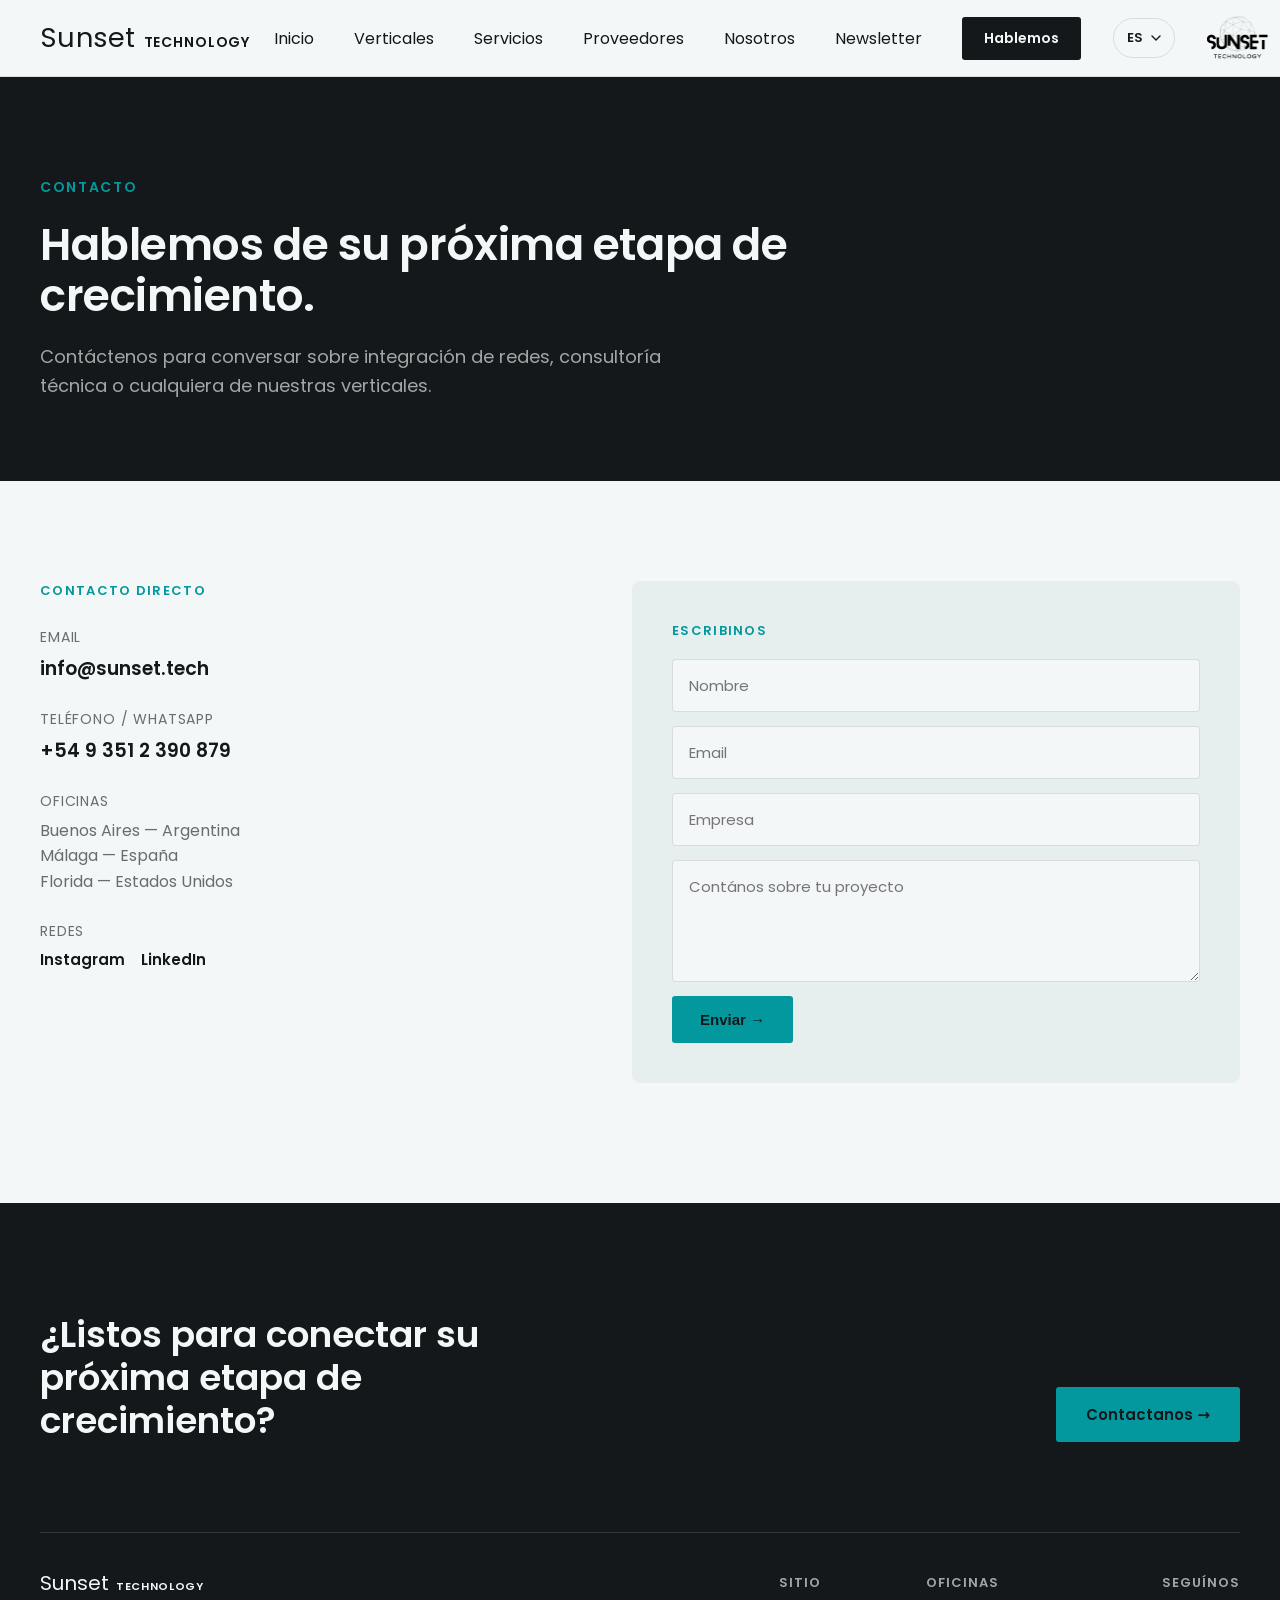
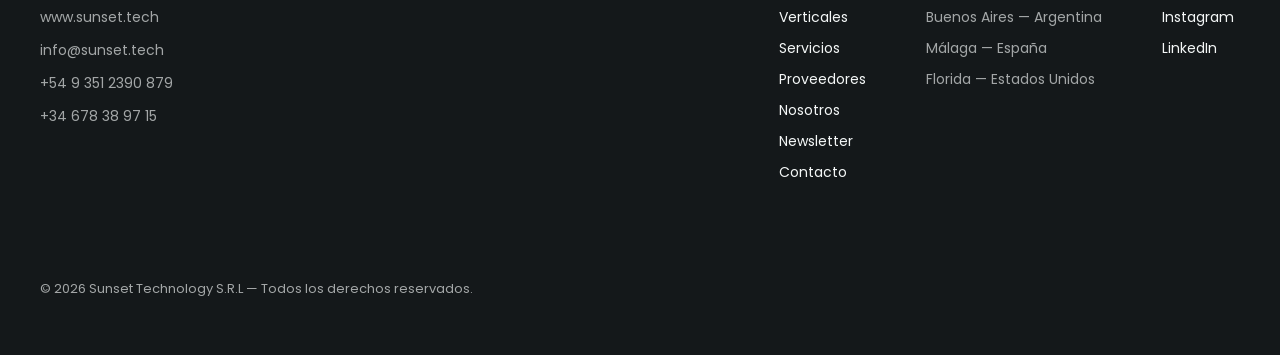
==== commit 2710a0af: "Actualizar contacto.html: nav mobile, link logo, oficinas" ====
--- a/contacto.html
+++ b/contacto.html
@@ -53,6 +53,18 @@
 .navbar{ border-bottom:1px solid var(--paper-line); background:var(--paper); position:sticky; top:0; z-index:20; }
 .nav-links{ display:flex; align-items:center; gap:40px; }
 .cta-dark{ font-size:14px; font-weight:600; background:var(--ink); color:var(--paper); padding:11px 22px; border-radius:3px; }
+.brand-wordmark{ color:inherit; }
+
+.nav-toggle{ display:none; flex-direction:column; justify-content:center; align-items:center; gap:5px; width:30px; height:30px; background:none; border:none; cursor:pointer; padding:0; flex:0 0 auto; }
+.nav-toggle span{ display:block; width:22px; height:2px; background:var(--text-on-paper); border-radius:2px; transition:transform .2s ease, opacity .2s ease; }
+.nav-toggle.open span:nth-child(1){ transform:translateY(7px) rotate(45deg); }
+.nav-toggle.open span:nth-child(2){ opacity:0; }
+.nav-toggle.open span:nth-child(3){ transform:translateY(-7px) rotate(-45deg); }
+
+.nav-mobile-menu{ display:none; flex-direction:column; border-top:1px solid var(--paper-line); background:var(--paper); }
+.nav-mobile-menu.open{ display:flex; }
+.nav-mobile-menu a{ padding:16px 40px; font-size:15px; border-bottom:1px solid var(--paper-line); color:var(--text-on-paper); }
+.nav-mobile-menu a.cta{ margin:16px 40px; padding:13px 22px; text-align:center; border-bottom:none; display:inline-block; color:var(--paper); }
 
 .lang-switch{ position:relative; flex:0 0 auto; }
 .lang-switch-btn{ display:flex; align-items:center; gap:7px; font-family:var(--font-body); font-size:13px; font-weight:600; letter-spacing:0.03em; padding:9px 13px; border:1px solid var(--paper-line); border-radius:20px; background:transparent; cursor:pointer; color:var(--text-on-paper); }
@@ -134,7 +146,9 @@
 .grid-3-flush{ display:grid; grid-template-columns:repeat(3, minmax(0,1fr)); gap:1px; background:var(--ink-line); border:1px solid var(--ink-line); }
 
 @media (max-width: 860px){
-  .nav-links a:not(.cta){ display:none; }
+  .nav-links{ display:none !important; }
+  .navbar-logo-link{ display:none !important; }
+  .nav-toggle{ display:flex; }
   .grid-3, .grid-3-flush{ grid-template-columns:1fr !important; }
   .grid-2{ grid-template-columns:1fr !important; }
   h1{ font-size:36px !important; }
@@ -145,12 +159,13 @@
 </style>
 </head>
 <body>
-<div class="wrap navbar">
+<div class="navbar">
+<div class="wrap">
 <div class="container" style="padding-top:16px; padding-bottom:16px; display:flex; align-items:center; justify-content:space-between; gap:24px;">
-<div class="brand-wordmark" style="display:flex; align-items:baseline; gap:8px;">
+<a class="brand-wordmark" href="index.html" style="display:flex; align-items:baseline; gap:8px;">
 <span style="font-family:var(--font-brand); font-size:27px; line-height:1; letter-spacing:0.01em; color:var(--text-on-paper);">Sunset</span>
 <span style="font-family:var(--font-display); font-weight:600; font-size:14px; letter-spacing:0.06em; text-transform:uppercase; color:var(--text-on-paper);">Technology</span>
-</div>
+</a>
 <div style="display:flex; align-items:center; gap:32px;">
 <nav class="nav-links">
 <a class="link-u" href="index.html"><span data-i18n="t1">Inicio</span></a>
@@ -172,57 +187,70 @@
 <button data-lang="it" type="button"><span data-i18n="t11">Italiano</span></button>
 </div>
 </div>
-<a href="index.html" style="display:flex; align-items:center; flex:0 0 auto;">
+<a class="navbar-logo-link" href="index.html" style="display:flex; align-items:center; flex:0 0 auto;">
 <img alt="Sunset Technology" class="logo-mark" src="[data-uri]" style="height:44px; width:auto;"/>
 </a>
-</div>
-</div>
+<button aria-controls="nav-mobile-menu" aria-expanded="false" aria-label="Abrir menú" class="nav-toggle" id="nav-toggle" type="button">
+<span></span><span></span><span></span>
+</button>
+</div>
+</div>
+</div>
+<nav class="nav-mobile-menu" id="nav-mobile-menu">
+<a href="index.html"><span data-i18n="t12">Inicio</span></a>
+<a href="verticales.html"><span data-i18n="t13">Verticales</span></a>
+<a href="servicios.html"><span data-i18n="t14">Servicios</span></a>
+<a href="proveedores.html"><span data-i18n="t15">Proveedores</span></a>
+<a href="nosotros.html"><span data-i18n="t16">Nosotros</span></a>
+<a href="newsletter.html"><span data-i18n="t17">Newsletter</span></a>
+<a class="cta cta-dark" href="contacto.html"><span data-i18n="t18">Hablemos</span></a>
+</nav>
 </div>
 <div class="wrap" style="background:var(--ink); color:var(--text-on-ink); position:relative; overflow:hidden;">
 <div class="container" style="padding-top:100px; padding-bottom:80px; display:flex; flex-direction:column; gap:22px; position:relative; z-index:1;">
-<div class="hero-in" style="font-size:14px; font-weight:600; letter-spacing:0.12em; text-transform:uppercase; color:var(--accent);"><span data-i18n="t12">Contacto</span></div>
-<h1 class="hero-in" style="animation-delay:.1s; margin:0; font-family:var(--font-display); font-weight:600; font-size:44px; line-height:1.15; letter-spacing:-0.01em; max-width:760px;"><span data-i18n="t13">Hablemos de su próxima etapa de crecimiento.</span></h1>
-<div class="hero-in" style="animation-delay:.2s;"><p style="margin:0; font-size:18px; line-height:1.6; color:var(--text-muted-on-ink); max-width:640px;"><span data-i18n="t14">Contáctenos para conversar sobre integración de redes, consultoría técnica o cualquiera de nuestras verticales.</span></p></div>
+<div class="hero-in" style="font-size:14px; font-weight:600; letter-spacing:0.12em; text-transform:uppercase; color:var(--accent);"><span data-i18n="t19">Contacto</span></div>
+<h1 class="hero-in" style="animation-delay:.1s; margin:0; font-family:var(--font-display); font-weight:600; font-size:44px; line-height:1.15; letter-spacing:-0.01em; max-width:760px;"><span data-i18n="t20">Hablemos de su próxima etapa de crecimiento.</span></h1>
+<div class="hero-in" style="animation-delay:.2s;"><p style="margin:0; font-size:18px; line-height:1.6; color:var(--text-muted-on-ink); max-width:640px;"><span data-i18n="t21">Contáctenos para conversar sobre integración de redes, consultoría técnica o cualquiera de nuestras verticales.</span></p></div>
 </div>
 </div>
 <div class="wrap" style="background:var(--paper);">
 <div class="container" style="padding-top:100px; padding-bottom:120px; display:flex; gap:64px; flex-wrap:wrap;">
 <div class="reveal" style="flex:1 1 340px; display:flex; flex-direction:column; gap:26px;">
-<div style="font-size:13px; font-weight:600; letter-spacing:0.1em; text-transform:uppercase; color:var(--accent);"><span data-i18n="t15">Contacto directo</span></div>
+<div style="font-size:13px; font-weight:600; letter-spacing:0.1em; text-transform:uppercase; color:var(--accent);"><span data-i18n="t22">Contacto directo</span></div>
 <div style="display:flex; flex-direction:column; gap:6px;">
-<div style="font-size:14px; color:var(--text-muted-on-paper); text-transform:uppercase; letter-spacing:.06em;"><span data-i18n="t16">Email</span></div>
-<a class="link-u" href="mailto:info@sunset.tech" style="font-size:19px; font-weight:600;"><span data-i18n="t17">info@sunset.tech</span></a>
+<div style="font-size:14px; color:var(--text-muted-on-paper); text-transform:uppercase; letter-spacing:.06em;"><span data-i18n="t23">Email</span></div>
+<a class="link-u" href="mailto:info@sunset.tech" style="font-size:19px; font-weight:600;"><span data-i18n="t24">info@sunset.tech</span></a>
 </div>
 <div style="display:flex; flex-direction:column; gap:6px;">
-<div style="font-size:14px; color:var(--text-muted-on-paper); text-transform:uppercase; letter-spacing:.06em;"><span data-i18n="t18">Teléfono / WhatsApp</span></div>
-<a class="link-u" href="https://wa.me/5493512390879" style="font-size:19px; font-weight:600;"><span data-i18n="t19">+54 9 351 2 390 879</span></a>
+<div style="font-size:14px; color:var(--text-muted-on-paper); text-transform:uppercase; letter-spacing:.06em;"><span data-i18n="t25">Teléfono / WhatsApp</span></div>
+<a class="link-u" href="https://wa.me/5493512390879" style="font-size:19px; font-weight:600;"><span data-i18n="t26">+54 9 351 2 390 879</span></a>
 </div>
 <div style="display:flex; flex-direction:column; gap:6px;">
-<div style="font-size:14px; color:var(--text-muted-on-paper); text-transform:uppercase; letter-spacing:.06em;"><span data-i18n="t20">Oficinas</span></div>
-<div style="font-size:16px; line-height:1.6; color:var(--text-muted-on-paper);"><span data-i18n="t21">Buenos Aires, Pilar — Argentina</span><br/><span data-i18n="t22">Málaga — España</span><br/><span data-i18n="t23">Florida — Estados Unidos</span></div>
+<div style="font-size:14px; color:var(--text-muted-on-paper); text-transform:uppercase; letter-spacing:.06em;"><span data-i18n="t27">Oficinas</span></div>
+<div style="font-size:16px; line-height:1.6; color:var(--text-muted-on-paper);"><span data-i18n="t28">Buenos Aires — Argentina</span><br/><span data-i18n="t29">Málaga — España</span><br/><span data-i18n="t30">Florida — Estados Unidos</span></div>
 </div>
 <div style="display:flex; flex-direction:column; gap:6px;">
-<div style="font-size:14px; color:var(--text-muted-on-paper); text-transform:uppercase; letter-spacing:.06em;"><span data-i18n="t24">Redes</span></div>
+<div style="font-size:14px; color:var(--text-muted-on-paper); text-transform:uppercase; letter-spacing:.06em;"><span data-i18n="t31">Redes</span></div>
 <div style="display:flex; gap:16px;">
-<a class="link-u" href="https://www.instagram.com/sunset.technology" style="font-size:15px; font-weight:600;"><span data-i18n="t25">Instagram</span></a>
-<a class="link-u" href="https://www.linkedin.com/company/sunset-technology" style="font-size:15px; font-weight:600;"><span data-i18n="t26">LinkedIn</span></a>
+<a class="link-u" href="https://www.instagram.com/sunset.technology" style="font-size:15px; font-weight:600;"><span data-i18n="t32">Instagram</span></a>
+<a class="link-u" href="https://www.linkedin.com/company/sunset-technology" style="font-size:15px; font-weight:600;"><span data-i18n="t33">LinkedIn</span></a>
 </div>
 </div>
 </div>
 <div class="reveal" id="contacto-form-wrap" style="flex:1 1 420px; background:var(--paper-soft); border-radius:8px; padding:40px; display:flex; flex-direction:column; gap:18px;">
-<div style="font-size:13px; font-weight:600; letter-spacing:0.1em; text-transform:uppercase; color:var(--accent);"><span data-i18n="t27">Escribinos</span></div>
-<div id="contacto-ok" style="display:none; font-size:15.5px; line-height:1.6; color:var(--text-on-paper);"><span data-i18n="t28">¡Gracias! Recibimos tu mensaje y te vamos a contactar a la brevedad.</span></div>
+<div style="font-size:13px; font-weight:600; letter-spacing:0.1em; text-transform:uppercase; color:var(--accent);"><span data-i18n="t34">Escribinos</span></div>
+<div id="contacto-ok" style="display:none; font-size:15.5px; line-height:1.6; color:var(--text-on-paper);"><span data-i18n="t35">¡Gracias! Recibimos tu mensaje y te vamos a contactar a la brevedad.</span></div>
 <form action="https://formsubmit.co/info@sunset.tech" id="contacto-form" method="POST" style="display:flex; flex-direction:column; gap:14px;">
 <input name="_subject" type="hidden" value="Nuevo mensaje desde sunset.tech"/>
 <input name="_template" type="hidden" value="table"/>
 <input name="_captcha" type="hidden" value="false"/>
 <input name="_next" type="hidden" value="https://sunset.tech/contacto.html?enviado=1"/>
 <input autocomplete="off" name="_honey" style="display:none" tabindex="-1" type="text"/>
-<input data-i18n-attr="placeholder:t51" name="Nombre" placeholder="Nombre" required="" style="padding:14px 16px; border-radius:4px; border:1px solid var(--paper-line); font-family:var(--font-body); font-size:15px; background:var(--paper);" type="text"/>
-<input data-i18n-attr="placeholder:t52" name="Email" placeholder="Email" required="" style="padding:14px 16px; border-radius:4px; border:1px solid var(--paper-line); font-family:var(--font-body); font-size:15px; background:var(--paper);" type="email"/>
-<input data-i18n-attr="placeholder:t53" name="Empresa" placeholder="Empresa" style="padding:14px 16px; border-radius:4px; border:1px solid var(--paper-line); font-family:var(--font-body); font-size:15px; background:var(--paper);" type="text"/>
-<textarea data-i18n-attr="placeholder:t54" name="Mensaje" placeholder="Contános sobre tu proyecto" required="" rows="4" style="padding:14px 16px; border-radius:4px; border:1px solid var(--paper-line); font-family:var(--font-body); font-size:15px; background:var(--paper); resize:vertical;"></textarea>
-<button class="cta" style="background:var(--accent); color:var(--ink); font-weight:600; font-size:15px; padding:15px 28px; border-radius:3px; border:none; cursor:pointer; align-self:flex-start;" type="submit"><span data-i18n="t29">Enviar →</span></button>
+<input data-i18n-attr="placeholder:t58" name="Nombre" placeholder="Nombre" required="" style="padding:14px 16px; border-radius:4px; border:1px solid var(--paper-line); font-family:var(--font-body); font-size:15px; background:var(--paper);" type="text"/>
+<input data-i18n-attr="placeholder:t59" name="Email" placeholder="Email" required="" style="padding:14px 16px; border-radius:4px; border:1px solid var(--paper-line); font-family:var(--font-body); font-size:15px; background:var(--paper);" type="email"/>
+<input data-i18n-attr="placeholder:t60" name="Empresa" placeholder="Empresa" style="padding:14px 16px; border-radius:4px; border:1px solid var(--paper-line); font-family:var(--font-body); font-size:15px; background:var(--paper);" type="text"/>
+<textarea data-i18n-attr="placeholder:t61" name="Mensaje" placeholder="Contános sobre tu proyecto" required="" rows="4" style="padding:14px 16px; border-radius:4px; border:1px solid var(--paper-line); font-family:var(--font-body); font-size:15px; background:var(--paper); resize:vertical;"></textarea>
+<button class="cta" style="background:var(--accent); color:var(--ink); font-weight:600; font-size:15px; padding:15px 28px; border-radius:3px; border:none; cursor:pointer; align-self:flex-start;" type="submit"><span data-i18n="t36">Enviar →</span></button>
 </form>
 </div>
 </div>
@@ -242,8 +270,8 @@
 <div class="wrap" style="background:var(--ink); color:var(--text-on-ink);">
 <div class="container" style="padding-top:110px; padding-bottom:56px; display:flex; flex-direction:column; gap:90px;">
 <div class="reveal" style="display:flex; align-items:flex-end; justify-content:space-between; flex-wrap:wrap; gap:30px;">
-<h2 style="margin:0; font-family:var(--font-display); font-weight:600; font-size:36px; line-height:1.2; max-width:560px;"><span data-i18n="t30">¿Listos para conectar su próxima etapa de crecimiento?</span></h2>
-<a class="cta" href="contacto.html" style="background:var(--accent); color:var(--ink); font-weight:600; font-size:15px; padding:16px 30px; border-radius:3px; white-space:nowrap;"><span data-i18n="t31">Contactanos →</span></a>
+<h2 style="margin:0; font-family:var(--font-display); font-weight:600; font-size:36px; line-height:1.2; max-width:560px;"><span data-i18n="t37">¿Listos para conectar su próxima etapa de crecimiento?</span></h2>
+<a class="cta" href="contacto.html" style="background:var(--accent); color:var(--ink); font-weight:600; font-size:15px; padding:16px 30px; border-radius:3px; white-space:nowrap;"><span data-i18n="t38">Contactanos →</span></a>
 </div>
 <div style="display:flex; justify-content:space-between; gap:40px; flex-wrap:wrap; padding-top:40px; border-top:1px solid var(--ink-line);">
 <div style="display:flex; flex-direction:column; gap:12px;">
@@ -251,38 +279,38 @@
 <span style="font-family:var(--font-brand); font-size:20px; line-height:1;">Sunset</span>
 <span style="font-family:var(--font-display); font-weight:600; font-size:11px; letter-spacing:0.06em; text-transform:uppercase;">Technology</span>
 </div>
-<a class="link-u" href="https://www.sunset.tech" style="font-size:14px; color:var(--text-muted-on-ink);"><span data-i18n="t32">www.sunset.tech</span></a>
-<a class="link-u" href="mailto:info@sunset.tech" style="font-size:14px; color:var(--text-muted-on-ink);"><span data-i18n="t33">info@sunset.tech</span></a>
-<a class="link-u" href="https://wa.me/5493512390879" style="font-size:14px; color:var(--text-muted-on-ink); font-variant-numeric:tabular-nums;"><span data-i18n="t34">+54 9 351 2390 879</span></a>
-<a class="link-u" href="https://wa.me/34678389715" style="font-size:14px; color:var(--text-muted-on-ink); font-variant-numeric:tabular-nums;"><span data-i18n="t35">+34 678 38 97 15</span></a>
+<a class="link-u" href="https://www.sunset.tech" style="font-size:14px; color:var(--text-muted-on-ink);"><span data-i18n="t39">www.sunset.tech</span></a>
+<a class="link-u" href="mailto:info@sunset.tech" style="font-size:14px; color:var(--text-muted-on-ink);"><span data-i18n="t40">info@sunset.tech</span></a>
+<a class="link-u" href="https://wa.me/5493512390879" style="font-size:14px; color:var(--text-muted-on-ink); font-variant-numeric:tabular-nums;"><span data-i18n="t41">+54 9 351 2390 879</span></a>
+<a class="link-u" href="https://wa.me/34678389715" style="font-size:14px; color:var(--text-muted-on-ink); font-variant-numeric:tabular-nums;"><span data-i18n="t42">+34 678 38 97 15</span></a>
 </div>
 <div style="display:flex; gap:60px; flex-wrap:wrap;">
 <div style="display:flex; flex-direction:column; gap:10px;">
-<div style="font-size:13px; font-weight:600; letter-spacing:0.08em; text-transform:uppercase; color:var(--text-muted-on-ink); margin-bottom:4px;"><span data-i18n="t36">Sitio</span></div>
-<a class="link-u" href="verticales.html" style="font-size:14px;"><span data-i18n="t37">Verticales</span></a>
-<a class="link-u" href="servicios.html" style="font-size:14px;"><span data-i18n="t38">Servicios</span></a>
-<a class="link-u" href="proveedores.html" style="font-size:14px;"><span data-i18n="t39">Proveedores</span></a>
-<a class="link-u" href="nosotros.html" style="font-size:14px;"><span data-i18n="t40">Nosotros</span></a>
-<a class="link-u" href="newsletter.html" style="font-size:14px;"><span data-i18n="t41">Newsletter</span></a>
-<a class="link-u" href="contacto.html" style="font-size:14px;"><span data-i18n="t42">Contacto</span></a>
+<div style="font-size:13px; font-weight:600; letter-spacing:0.08em; text-transform:uppercase; color:var(--text-muted-on-ink); margin-bottom:4px;"><span data-i18n="t43">Sitio</span></div>
+<a class="link-u" href="verticales.html" style="font-size:14px;"><span data-i18n="t44">Verticales</span></a>
+<a class="link-u" href="servicios.html" style="font-size:14px;"><span data-i18n="t45">Servicios</span></a>
+<a class="link-u" href="proveedores.html" style="font-size:14px;"><span data-i18n="t46">Proveedores</span></a>
+<a class="link-u" href="nosotros.html" style="font-size:14px;"><span data-i18n="t47">Nosotros</span></a>
+<a class="link-u" href="newsletter.html" style="font-size:14px;"><span data-i18n="t48">Newsletter</span></a>
+<a class="link-u" href="contacto.html" style="font-size:14px;"><span data-i18n="t49">Contacto</span></a>
 </div>
 <div style="display:flex; flex-direction:column; gap:10px;">
-<div style="font-size:13px; font-weight:600; letter-spacing:0.08em; text-transform:uppercase; color:var(--text-muted-on-ink); margin-bottom:4px;"><span data-i18n="t43">Oficinas</span></div>
-<div style="font-size:14px; color:var(--text-muted-on-ink);"><span data-i18n="t44">Buenos Aires — Argentina</span></div>
-<div style="font-size:14px; color:var(--text-muted-on-ink);"><span data-i18n="t45">Málaga — España</span></div>
-<div style="font-size:14px; color:var(--text-muted-on-ink);"><span data-i18n="t46">Florida — Estados Unidos</span></div>
+<div style="font-size:13px; font-weight:600; letter-spacing:0.08em; text-transform:uppercase; color:var(--text-muted-on-ink); margin-bottom:4px;"><span data-i18n="t50">Oficinas</span></div>
+<div style="font-size:14px; color:var(--text-muted-on-ink);"><span data-i18n="t51">Buenos Aires — Argentina</span></div>
+<div style="font-size:14px; color:var(--text-muted-on-ink);"><span data-i18n="t52">Málaga — España</span></div>
+<div style="font-size:14px; color:var(--text-muted-on-ink);"><span data-i18n="t53">Florida — Estados Unidos</span></div>
 </div>
 <div style="display:flex; flex-direction:column; gap:10px;">
-<div style="font-size:13px; font-weight:600; letter-spacing:0.08em; text-transform:uppercase; color:var(--text-muted-on-ink); margin-bottom:4px;"><span data-i18n="t47">Seguínos</span></div>
-<a class="link-u" href="https://www.instagram.com/sunset.technology" style="font-size:14px;"><span data-i18n="t48">Instagram</span></a>
-<a class="link-u" href="https://www.linkedin.com/company/sunset-technology" style="font-size:14px;"><span data-i18n="t49">LinkedIn</span></a>
-</div>
-</div>
-</div>
-<div style="font-size:13px; color:var(--text-muted-on-ink); padding-top:6px;"><span data-i18n="t50">© 2026 Sunset Technology S.R.L — Todos los derechos reservados.</span></div>
-</div>
-</div>
-<script>window.__I18N__ = {"__title__": {"es": "Contacto — Sunset Technology", "en": "Contact — Sunset Technology", "it": "Contatti — Sunset Technology"}, "__meta_desc__": {"es": "Contáctenos para conversar sobre integración de redes, consultoría técnica o nuestras verticales.", "en": "Contact us to talk about network integration, technical consulting or our verticals.", "it": "Contattaci per parlare di integrazione di reti, consulenza tecnica o le nostre verticali."}, "t1": {"es": "Inicio", "en": "Home", "it": "Home"}, "t2": {"es": "Verticales", "en": "Verticals", "it": "Verticali"}, "t3": {"es": "Servicios", "en": "Services", "it": "Servizi"}, "t4": {"es": "Proveedores", "en": "Partners", "it": "Fornitori"}, "t5": {"es": "Nosotros", "en": "About us", "it": "Chi siamo"}, "t6": {"es": "Newsletter", "en": "Newsletter", "it": "Newsletter"}, "t7": {"es": "Hablemos", "en": "Let's talk", "it": "Parliamone"}, "t8": {"es": "ES", "en": "ES", "it": "ES"}, "t9": {"es": "Español", "en": "Español", "it": "Español"}, "t10": {"es": "English", "en": "English", "it": "English"}, "t11": {"es": "Italiano", "en": "Italiano", "it": "Italiano"}, "t12": {"es": "Contacto", "en": "Contact", "it": "Contatti"}, "t13": {"es": "Hablemos de su próxima etapa de crecimiento.", "en": "Let's talk about your next stage of growth.", "it": "Parliamo della vostra prossima fase di crescita."}, "t14": {"es": "Contáctenos para conversar sobre integración de redes, consultoría técnica o cualquiera de nuestras verticales.", "en": "Contact us to talk about network integration, technical consulting or any of our verticals.", "it": "Contattaci per parlare di integrazione di reti, consulenza tecnica o una delle nostre verticali."}, "t15": {"es": "Contacto directo", "en": "Direct contact", "it": "Contatto diretto"}, "t16": {"es": "Email", "en": "Email", "it": "Email"}, "t17": {"es": "info@sunset.tech", "en": "info@sunset.tech", "it": "info@sunset.tech"}, "t18": {"es": "Teléfono / WhatsApp", "en": "Phone / WhatsApp", "it": "Telefono / WhatsApp"}, "t19": {"es": "+54 9 351 2 390 879", "en": "+54 9 351 2 390 879", "it": "+54 9 351 2 390 879"}, "t20": {"es": "Oficinas", "en": "Offices", "it": "Uffici"}, "t21": {"es": "Buenos Aires, Pilar — Argentina", "en": "Buenos Aires, Pilar — Argentina", "it": "Buenos Aires, Pilar — Argentina"}, "t22": {"es": "Málaga — España", "en": "Málaga — Spain", "it": "Málaga — Spagna"}, "t23": {"es": "Florida — Estados Unidos", "en": "Florida — United States", "it": "Florida — Stati Uniti"}, "t24": {"es": "Redes", "en": "Social media", "it": "Social"}, "t25": {"es": "Instagram", "en": "Instagram", "it": "Instagram"}, "t26": {"es": "LinkedIn", "en": "LinkedIn", "it": "LinkedIn"}, "t27": {"es": "Escribinos", "en": "Write to us", "it": "Scrivici"}, "t28": {"es": "¡Gracias! Recibimos tu mensaje y te vamos a contactar a la brevedad.", "en": "Thank you! We've received your message and will get back to you shortly.", "it": "Grazie! Abbiamo ricevuto il tuo messaggio e ti contatteremo a breve."}, "t29": {"es": "Enviar →", "en": "Send →", "it": "Invia →"}, "t30": {"es": "¿Listos para conectar su próxima etapa de crecimiento?", "en": "Ready to connect your next stage of growth?", "it": "Pronti a collegare la vostra prossima fase di crescita?"}, "t31": {"es": "Contactanos →", "en": "Contact us →", "it": "Contattaci →"}, "t32": {"es": "www.sunset.tech", "en": "www.sunset.tech", "it": "www.sunset.tech"}, "t33": {"es": "info@sunset.tech", "en": "info@sunset.tech", "it": "info@sunset.tech"}, "t34": {"es": "+54 9 351 2390 879", "en": "+54 9 351 2390 879", "it": "+54 9 351 2390 879"}, "t35": {"es": "+34 678 38 97 15", "en": "+34 678 38 97 15", "it": "+34 678 38 97 15"}, "t36": {"es": "Sitio", "en": "Site", "it": "Sito"}, "t37": {"es": "Verticales", "en": "Verticals", "it": "Verticali"}, "t38": {"es": "Servicios", "en": "Services", "it": "Servizi"}, "t39": {"es": "Proveedores", "en": "Partners", "it": "Fornitori"}, "t40": {"es": "Nosotros", "en": "About us", "it": "Chi siamo"}, "t41": {"es": "Newsletter", "en": "Newsletter", "it": "Newsletter"}, "t42": {"es": "Contacto", "en": "Contact", "it": "Contatti"}, "t43": {"es": "Oficinas", "en": "Offices", "it": "Uffici"}, "t44": {"es": "Buenos Aires — Argentina", "en": "Buenos Aires — Argentina", "it": "Buenos Aires — Argentina"}, "t45": {"es": "Málaga — España", "en": "Málaga — Spain", "it": "Málaga — Spagna"}, "t46": {"es": "Florida — Estados Unidos", "en": "Florida — United States", "it": "Florida — Stati Uniti"}, "t47": {"es": "Seguínos", "en": "Follow us", "it": "Seguici"}, "t48": {"es": "Instagram", "en": "Instagram", "it": "Instagram"}, "t49": {"es": "LinkedIn", "en": "LinkedIn", "it": "LinkedIn"}, "t50": {"es": "© 2026 Sunset Technology S.R.L — Todos los derechos reservados.", "en": "© 2026 Sunset Technology S.R.L — All rights reserved.", "it": "© 2026 Sunset Technology S.R.L — Tutti i diritti riservati."}, "t51": {"es": "Nombre", "en": "Name", "it": "Nome"}, "t52": {"es": "Email", "en": "Email", "it": "Email"}, "t53": {"es": "Empresa", "en": "Company", "it": "Azienda"}, "t54": {"es": "Contános sobre tu proyecto", "en": "Tell us about your project", "it": "Raccontaci il tuo progetto"}};</script>
+<div style="font-size:13px; font-weight:600; letter-spacing:0.08em; text-transform:uppercase; color:var(--text-muted-on-ink); margin-bottom:4px;"><span data-i18n="t54">Seguínos</span></div>
+<a class="link-u" href="https://www.instagram.com/sunset.technology" style="font-size:14px;"><span data-i18n="t55">Instagram</span></a>
+<a class="link-u" href="https://www.linkedin.com/company/sunset-technology" style="font-size:14px;"><span data-i18n="t56">LinkedIn</span></a>
+</div>
+</div>
+</div>
+<div style="font-size:13px; color:var(--text-muted-on-ink); padding-top:6px;"><span data-i18n="t57">© 2026 Sunset Technology S.R.L — Todos los derechos reservados.</span></div>
+</div>
+</div>
+<script>window.__I18N__ = {"__title__": {"es": "Contacto — Sunset Technology", "en": "Contact — Sunset Technology", "it": "Contatti — Sunset Technology"}, "__meta_desc__": {"es": "Contáctenos para conversar sobre integración de redes, consultoría técnica o nuestras verticales.", "en": "Contact us to talk about network integration, technical consulting or our verticals.", "it": "Contattaci per parlare di integrazione di reti, consulenza tecnica o le nostre verticali."}, "t1": {"es": "Inicio", "en": "Home", "it": "Home"}, "t2": {"es": "Verticales", "en": "Verticals", "it": "Verticali"}, "t3": {"es": "Servicios", "en": "Services", "it": "Servizi"}, "t4": {"es": "Proveedores", "en": "Partners", "it": "Fornitori"}, "t5": {"es": "Nosotros", "en": "About us", "it": "Chi siamo"}, "t6": {"es": "Newsletter", "en": "Newsletter", "it": "Newsletter"}, "t7": {"es": "Hablemos", "en": "Let's talk", "it": "Parliamone"}, "t8": {"es": "ES", "en": "ES", "it": "ES"}, "t9": {"es": "Español", "en": "Español", "it": "Español"}, "t10": {"es": "English", "en": "English", "it": "English"}, "t11": {"es": "Italiano", "en": "Italiano", "it": "Italiano"}, "t12": {"es": "Inicio", "en": "Home", "it": "Home"}, "t13": {"es": "Verticales", "en": "Verticals", "it": "Verticali"}, "t14": {"es": "Servicios", "en": "Services", "it": "Servizi"}, "t15": {"es": "Proveedores", "en": "Partners", "it": "Fornitori"}, "t16": {"es": "Nosotros", "en": "About us", "it": "Chi siamo"}, "t17": {"es": "Newsletter", "en": "Newsletter", "it": "Newsletter"}, "t18": {"es": "Hablemos", "en": "Let's talk", "it": "Parliamone"}, "t19": {"es": "Contacto", "en": "Contact", "it": "Contatti"}, "t20": {"es": "Hablemos de su próxima etapa de crecimiento.", "en": "Let's talk about your next stage of growth.", "it": "Parliamo della vostra prossima fase di crescita."}, "t21": {"es": "Contáctenos para conversar sobre integración de redes, consultoría técnica o cualquiera de nuestras verticales.", "en": "Contact us to talk about network integration, technical consulting or any of our verticals.", "it": "Contattaci per parlare di integrazione di reti, consulenza tecnica o una delle nostre verticali."}, "t22": {"es": "Contacto directo", "en": "Direct contact", "it": "Contatto diretto"}, "t23": {"es": "Email", "en": "Email", "it": "Email"}, "t24": {"es": "info@sunset.tech", "en": "info@sunset.tech", "it": "info@sunset.tech"}, "t25": {"es": "Teléfono / WhatsApp", "en": "Phone / WhatsApp", "it": "Telefono / WhatsApp"}, "t26": {"es": "+54 9 351 2 390 879", "en": "+54 9 351 2 390 879", "it": "+54 9 351 2 390 879"}, "t27": {"es": "Oficinas", "en": "Offices", "it": "Uffici"}, "t28": {"es": "Buenos Aires — Argentina", "en": "Buenos Aires — Argentina", "it": "Buenos Aires — Argentina"}, "t29": {"es": "Málaga — España", "en": "Málaga — Spain", "it": "Málaga — Spagna"}, "t30": {"es": "Florida — Estados Unidos", "en": "Florida — United States", "it": "Florida — Stati Uniti"}, "t31": {"es": "Redes", "en": "Social media", "it": "Social"}, "t32": {"es": "Instagram", "en": "Instagram", "it": "Instagram"}, "t33": {"es": "LinkedIn", "en": "LinkedIn", "it": "LinkedIn"}, "t34": {"es": "Escribinos", "en": "Write to us", "it": "Scrivici"}, "t35": {"es": "¡Gracias! Recibimos tu mensaje y te vamos a contactar a la brevedad.", "en": "Thank you! We've received your message and will get back to you shortly.", "it": "Grazie! Abbiamo ricevuto il tuo messaggio e ti contatteremo a breve."}, "t36": {"es": "Enviar →", "en": "Send →", "it": "Invia →"}, "t37": {"es": "¿Listos para conectar su próxima etapa de crecimiento?", "en": "Ready to connect your next stage of growth?", "it": "Pronti a collegare la vostra prossima fase di crescita?"}, "t38": {"es": "Contactanos →", "en": "Contact us →", "it": "Contattaci →"}, "t39": {"es": "www.sunset.tech", "en": "www.sunset.tech", "it": "www.sunset.tech"}, "t40": {"es": "info@sunset.tech", "en": "info@sunset.tech", "it": "info@sunset.tech"}, "t41": {"es": "+54 9 351 2390 879", "en": "+54 9 351 2390 879", "it": "+54 9 351 2390 879"}, "t42": {"es": "+34 678 38 97 15", "en": "+34 678 38 97 15", "it": "+34 678 38 97 15"}, "t43": {"es": "Sitio", "en": "Site", "it": "Sito"}, "t44": {"es": "Verticales", "en": "Verticals", "it": "Verticali"}, "t45": {"es": "Servicios", "en": "Services", "it": "Servizi"}, "t46": {"es": "Proveedores", "en": "Partners", "it": "Fornitori"}, "t47": {"es": "Nosotros", "en": "About us", "it": "Chi siamo"}, "t48": {"es": "Newsletter", "en": "Newsletter", "it": "Newsletter"}, "t49": {"es": "Contacto", "en": "Contact", "it": "Contatti"}, "t50": {"es": "Oficinas", "en": "Offices", "it": "Uffici"}, "t51": {"es": "Buenos Aires — Argentina", "en": "Buenos Aires — Argentina", "it": "Buenos Aires — Argentina"}, "t52": {"es": "Málaga — España", "en": "Málaga — Spain", "it": "Málaga — Spagna"}, "t53": {"es": "Florida — Estados Unidos", "en": "Florida — United States", "it": "Florida — Stati Uniti"}, "t54": {"es": "Seguínos", "en": "Follow us", "it": "Seguici"}, "t55": {"es": "Instagram", "en": "Instagram", "it": "Instagram"}, "t56": {"es": "LinkedIn", "en": "LinkedIn", "it": "LinkedIn"}, "t57": {"es": "© 2026 Sunset Technology S.R.L — Todos los derechos reservados.", "en": "© 2026 Sunset Technology S.R.L — All rights reserved.", "it": "© 2026 Sunset Technology S.R.L — Tutti i diritti riservati."}, "t58": {"es": "Nombre", "en": "Name", "it": "Nome"}, "t59": {"es": "Email", "en": "Email", "it": "Email"}, "t60": {"es": "Empresa", "en": "Company", "it": "Azienda"}, "t61": {"es": "Contános sobre tu proyecto", "en": "Tell us about your project", "it": "Raccontaci il tuo progetto"}};</script>
 <script>
 (function () {
   try {
@@ -296,6 +324,30 @@
       });
     }, { threshold: 0.12 });
     els.forEach(function (el) { io.observe(el); });
+  } catch (e) {}
+})();
+
+// ---------------------------------------------------------------------------
+// Mobile navigation: hamburger toggle opens/closes the collapsible menu with
+// the page links (hidden on desktop, where the inline nav-links are shown
+// instead). Closes automatically after tapping any link in it.
+// ---------------------------------------------------------------------------
+(function () {
+  try {
+    var toggle = document.getElementById('nav-toggle');
+    var menu = document.getElementById('nav-mobile-menu');
+    if (!toggle || !menu) { return; }
+    function setOpen(open) {
+      menu.classList.toggle('open', open);
+      toggle.classList.toggle('open', open);
+      toggle.setAttribute('aria-expanded', open ? 'true' : 'false');
+    }
+    toggle.addEventListener('click', function () {
+      setOpen(!menu.classList.contains('open'));
+    });
+    menu.querySelectorAll('a').forEach(function (a) {
+      a.addEventListener('click', function () { setOpen(false); });
+    });
   } catch (e) {}
 })();
 
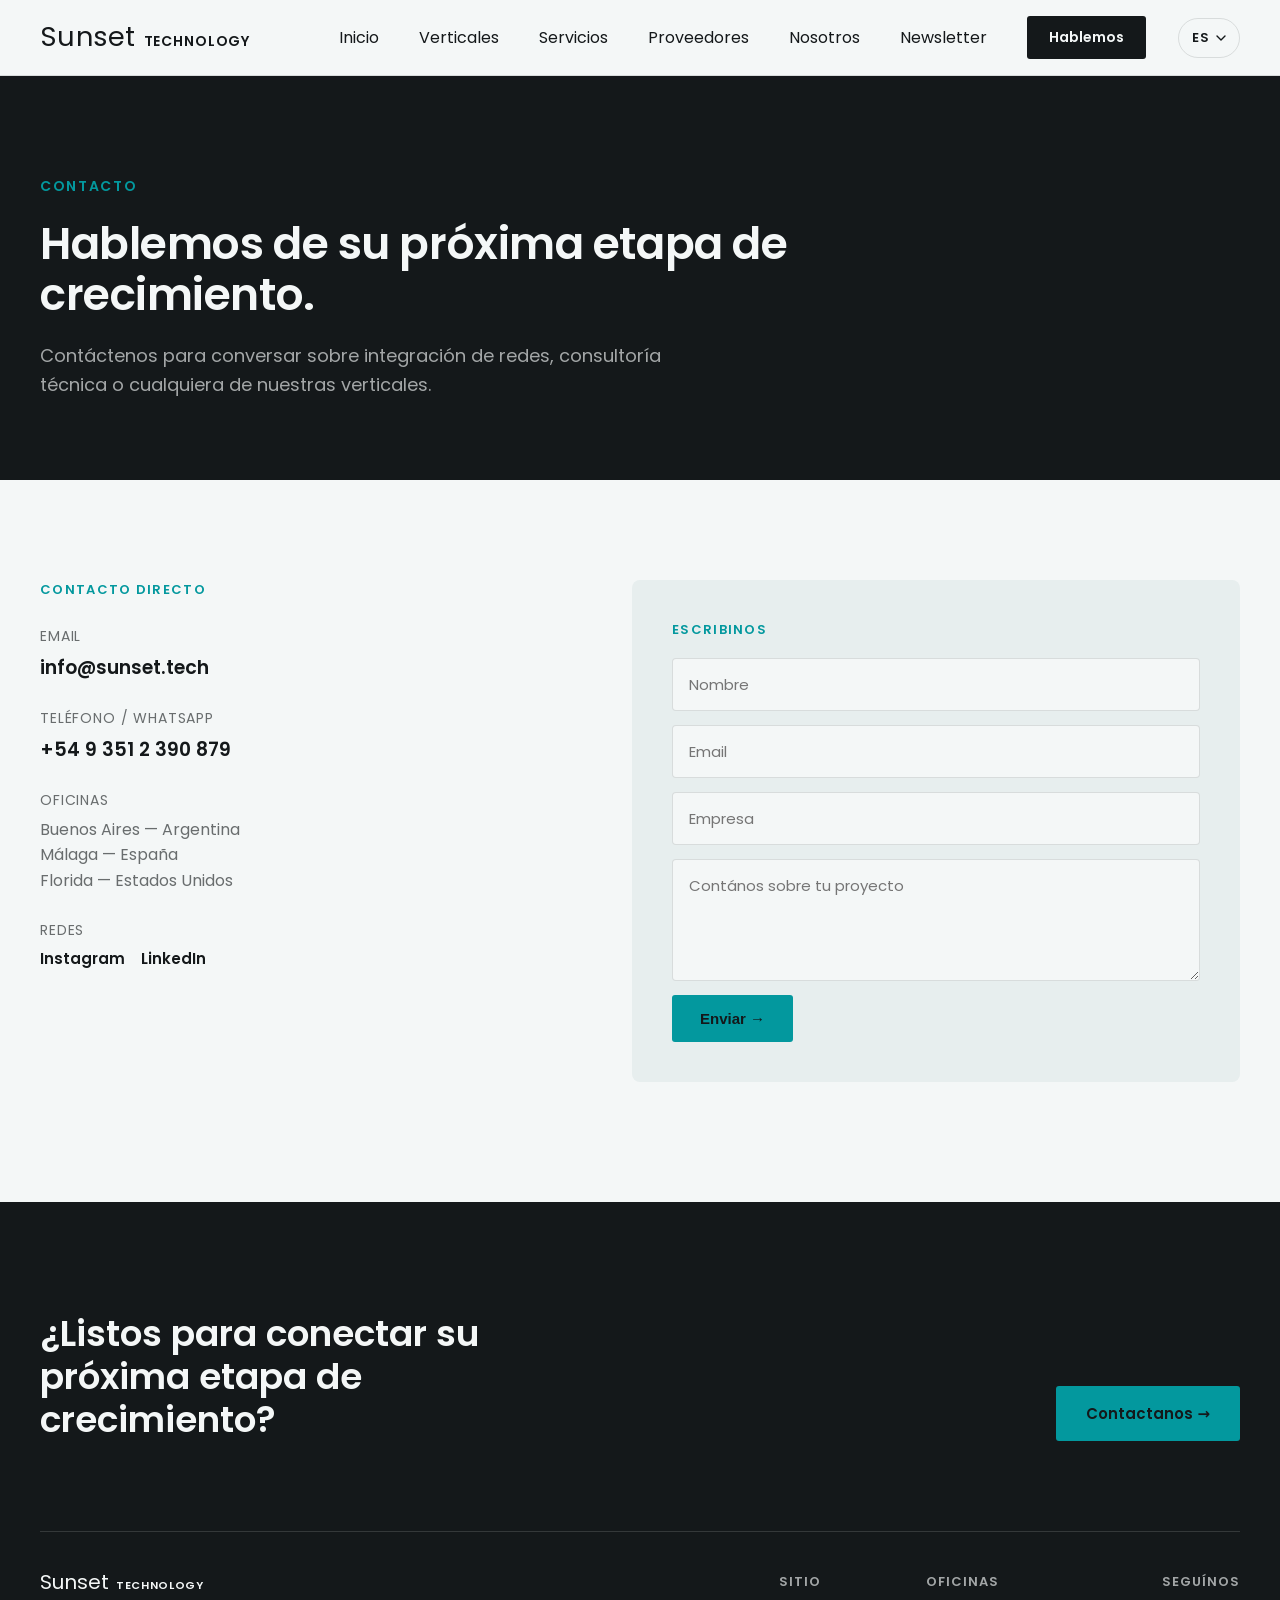
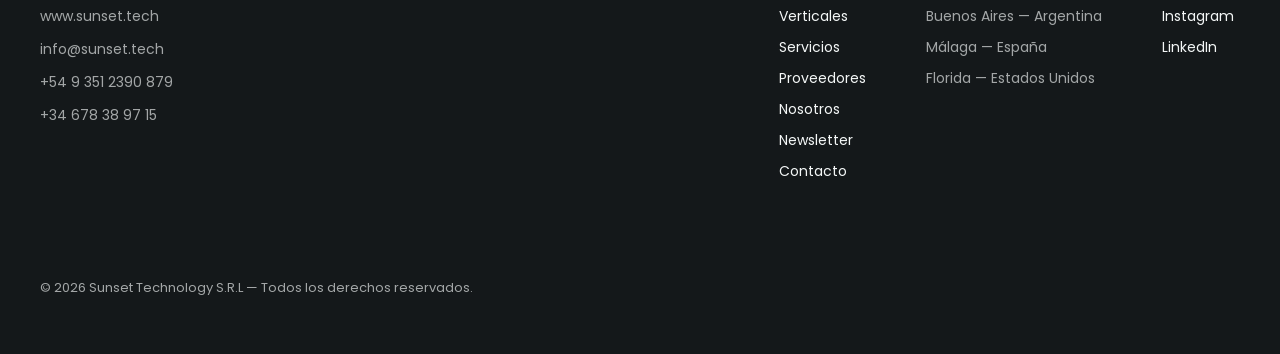
==== commit b6607a2b: "Quitar logo del header, mostrar fotos del newsletter sin recorte y cambiar foto del MWC con Rakuten " ====
--- a/contacto.html
+++ b/contacto.html
@@ -147,7 +147,6 @@
 
 @media (max-width: 860px){
   .nav-links{ display:none !important; }
-  .navbar-logo-link{ display:none !important; }
   .nav-toggle{ display:flex; }
   .grid-3, .grid-3-flush{ grid-template-columns:1fr !important; }
   .grid-2{ grid-template-columns:1fr !important; }
@@ -187,9 +186,6 @@
 <button data-lang="it" type="button"><span data-i18n="t11">Italiano</span></button>
 </div>
 </div>
-<a class="navbar-logo-link" href="index.html" style="display:flex; align-items:center; flex:0 0 auto;">
-<img alt="Sunset Technology" class="logo-mark" src="[data-uri]" style="height:44px; width:auto;"/>
-</a>
 <button aria-controls="nav-mobile-menu" aria-expanded="false" aria-label="Abrir menú" class="nav-toggle" id="nav-toggle" type="button">
 <span></span><span></span><span></span>
 </button>
